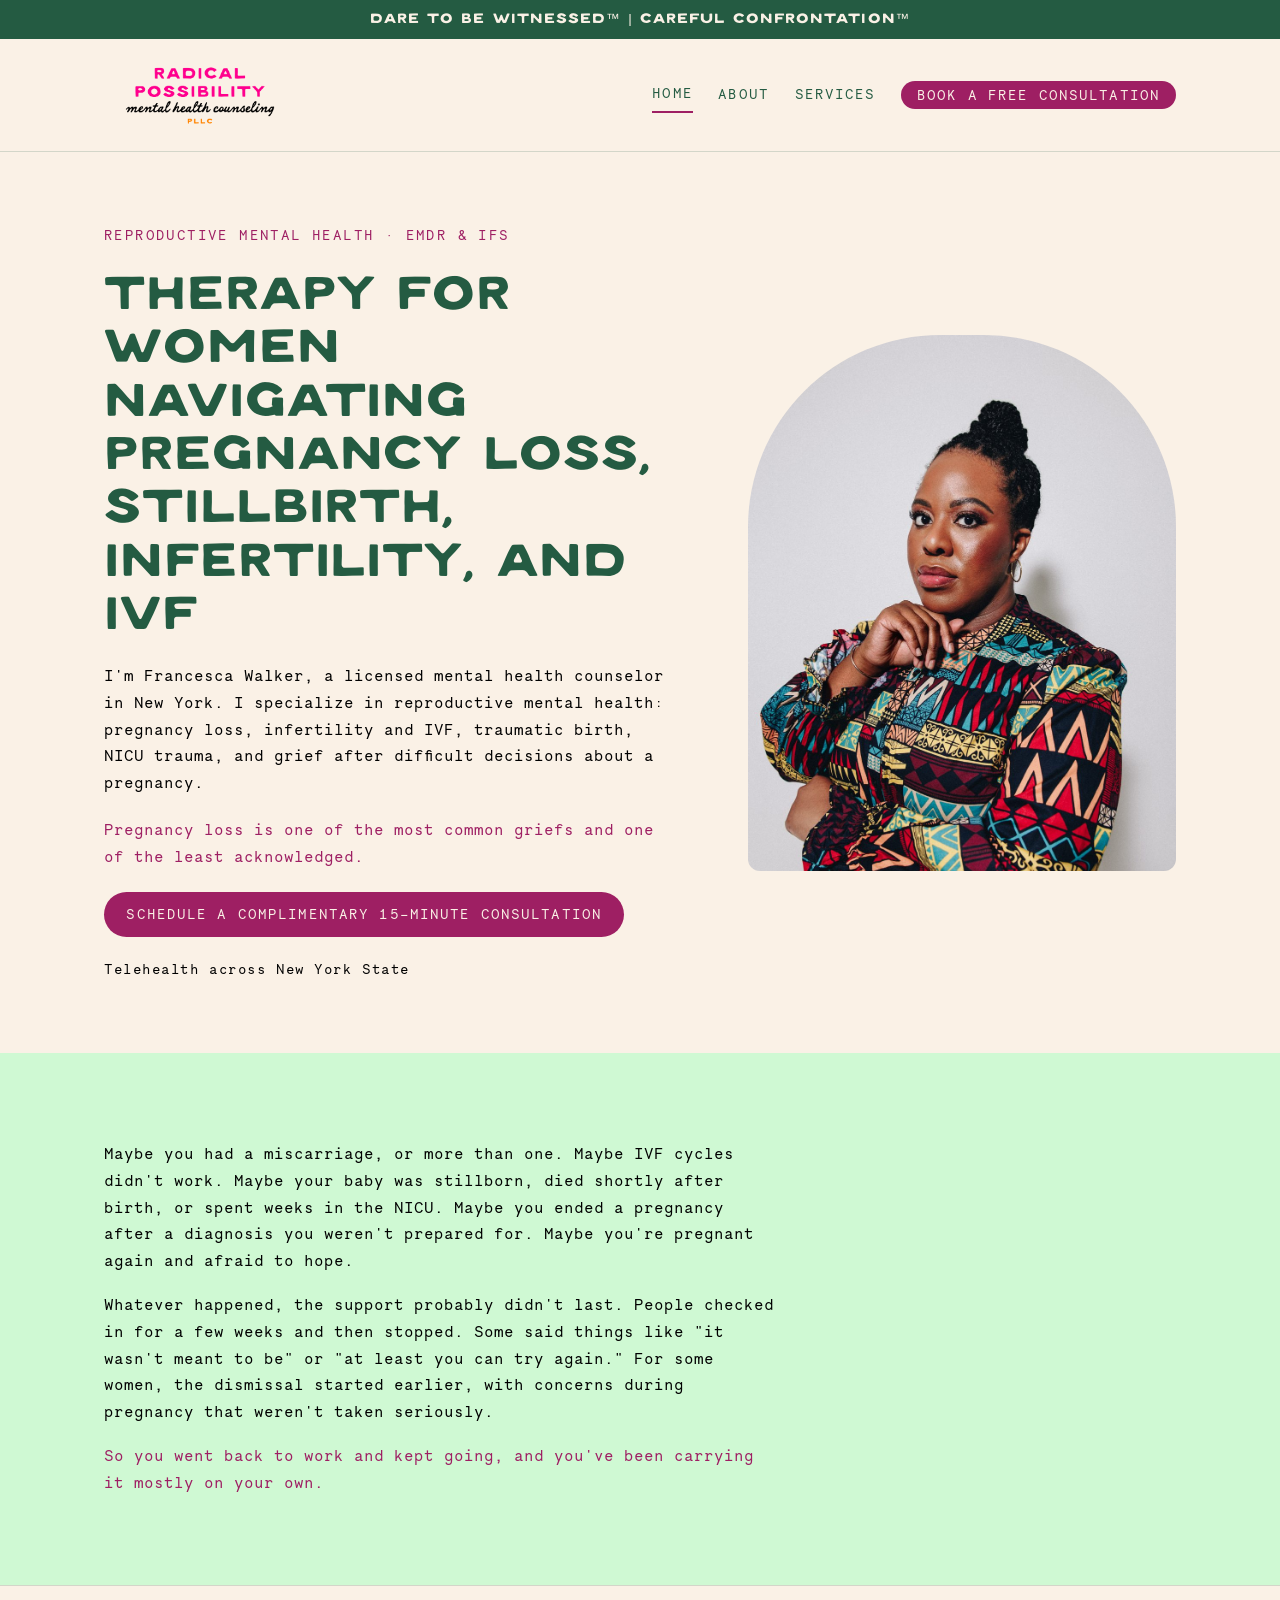
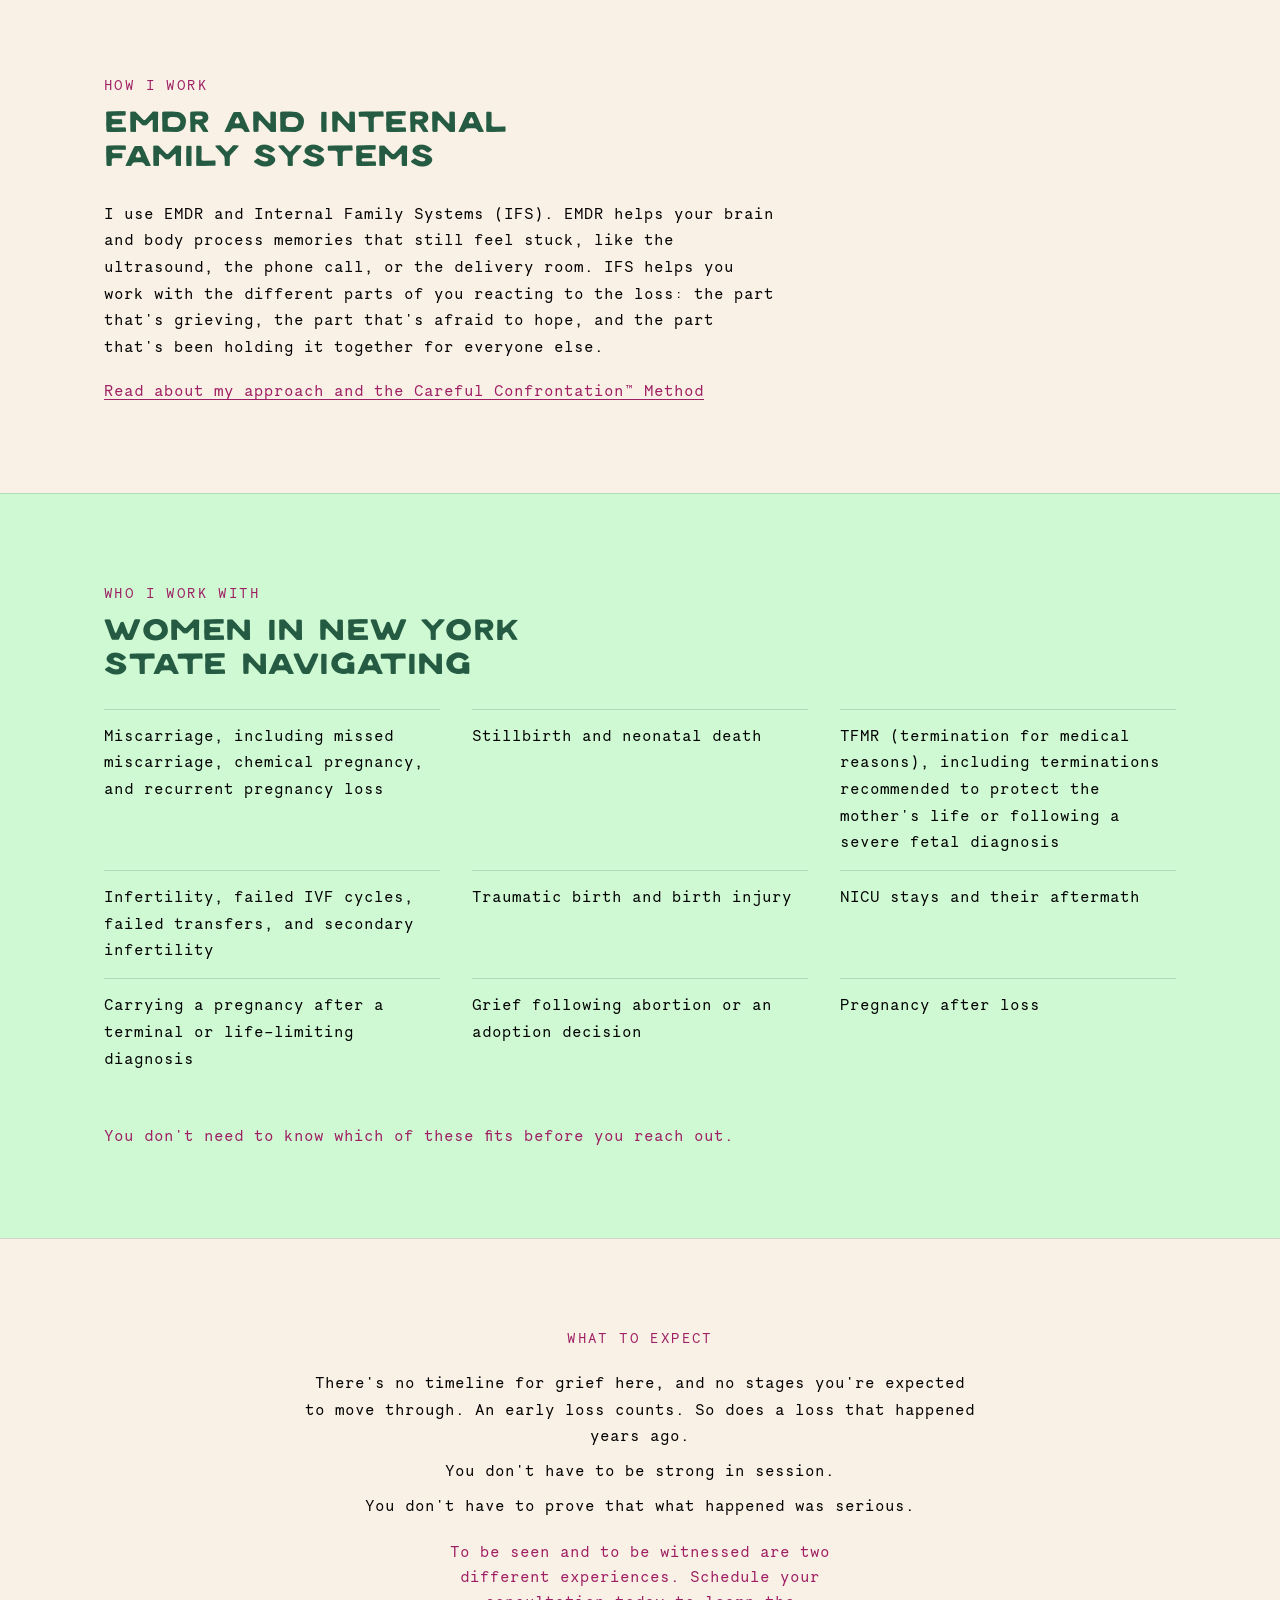
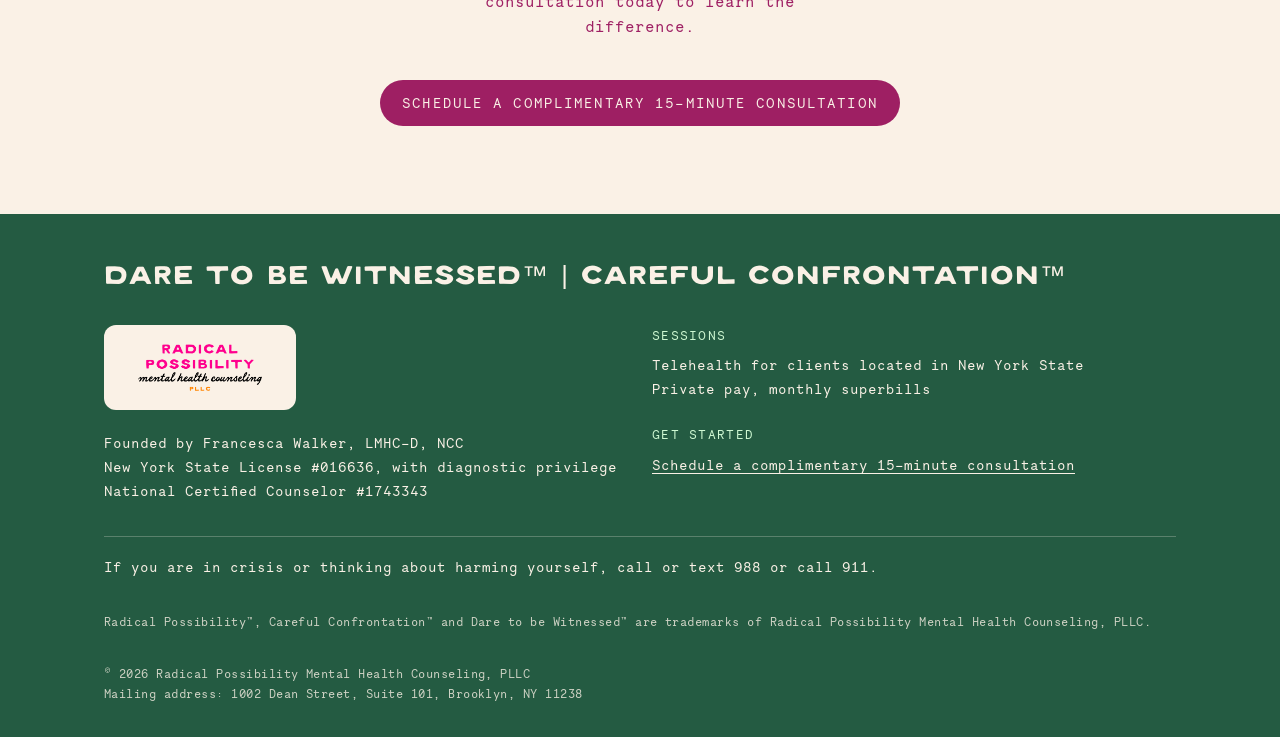
==== index.html @ 1dfb8642 "Note diagnostic privilege on the NY license Co-Authored-By: Claude Opus 5.5 (1M context) <noreply@an" ====
<!doctype html>
<html lang="en">
<head>
<meta charset="utf-8">
<meta name="viewport" content="width=device-width, initial-scale=1, viewport-fit=cover">
<title>Pregnancy Loss &amp; Fertility Therapist in New York | EMDR &amp; IFS | Radical Possibility&trade;</title>
<meta name="description" content="Therapy for women navigating miscarriage, stillbirth, TFMR, infertility, IVF, birth trauma, and NICU trauma. EMDR and IFS with a licensed New York therapist. Telehealth across New York State.">
<link rel="icon" href="assets/favicon.png">
<link rel="stylesheet" href="fonts.css">
<link rel="stylesheet" href="styles.css">
<meta name="google-site-verification" content="iu956xQtaxs4LLTqDuXxTe_sJ3pMq5MG1xnuZninKYA">
<link rel="canonical" href="https://radicalpossibilitycounseling.com/">
<meta name="robots" content="index, follow, max-image-preview:large">
<meta name="theme-color" content="#faf1e6">
<meta property="og:type" content="website">
<meta property="og:site_name" content="Radical Possibility&trade; Mental Health Counseling, PLLC">
<meta property="og:locale" content="en_US">
<meta property="og:url" content="https://radicalpossibilitycounseling.com/">
<meta property="og:title" content="Pregnancy Loss &amp; Fertility Therapist in New York | EMDR &amp; IFS | Radical Possibility&trade;">
<meta property="og:description" content="Therapy for women navigating miscarriage, stillbirth, TFMR, infertility, IVF, birth trauma, and NICU trauma. EMDR and IFS with a licensed New York therapist. Telehealth across New York State.">
<meta property="og:image" content="https://radicalpossibilitycounseling.com/assets/og-image.jpg">
<meta property="og:image:width" content="1200">
<meta property="og:image:height" content="630">
<meta property="og:image:alt" content="Radical Possibility Mental Health Counseling word mark beside a portrait of Francesca Walker">
<meta name="twitter:card" content="summary_large_image">
<script type="application/ld+json">
{
 "@context": "https://schema.org",
 "@graph": [
  {
   "@type": "WebPage",
   "@id": "https://radicalpossibilitycounseling.com/#webpage",
   "url": "https://radicalpossibilitycounseling.com/",
   "name": "Pregnancy Loss & Fertility Therapist in New York | EMDR & IFS | Radical Possibility™",
   "description": "Therapy for women navigating miscarriage, stillbirth, TFMR, infertility, IVF, birth trauma, and NICU trauma. EMDR and IFS with a licensed New York therapist. Telehealth across New York State.",
   "inLanguage": "en-US",
   "dateModified": "2026-10-08",
   "isPartOf": {
    "@id": "https://radicalpossibilitycounseling.com/#website"
   },
   "about": {
    "@id": "https://radicalpossibilitycounseling.com/#practice"
   }
  },
  {
   "@type": [
    "MedicalBusiness",
    "ProfessionalService"
   ],
   "@id": "https://radicalpossibilitycounseling.com/#practice",
   "name": "Radical Possibility™ Mental Health Counseling, PLLC",
   "alternateName": "Radical Possibility Counseling",
   "url": "https://radicalpossibilitycounseling.com/",
   "logo": "https://radicalpossibilitycounseling.com/assets/wordmark.png",
   "image": "https://radicalpossibilitycounseling.com/assets/og-image.jpg",
   "description": "Telehealth therapy for women in New York State navigating pregnancy loss, stillbirth, TFMR, infertility, IVF, birth trauma, and NICU trauma, using EMDR and Internal Family Systems (IFS).",
   "slogan": "Dare to be Witnessed™",
   "founder": {
    "@id": "https://radicalpossibilitycounseling.com/about.html#francesca"
   },
   "employee": {
    "@id": "https://radicalpossibilitycounseling.com/about.html#francesca"
   },
   "areaServed": {
    "@type": "State",
    "name": "New York",
    "address": {
     "@type": "PostalAddress",
     "addressRegion": "NY",
     "addressCountry": "US"
    }
   },
   "knowsAbout": [
    "Pregnancy loss",
    "Miscarriage",
    "Recurrent pregnancy loss",
    "Stillbirth",
    "Neonatal death",
    "Termination for medical reasons (TFMR)",
    "Infertility",
    "IVF",
    "Secondary infertility",
    "Birth trauma",
    "NICU trauma",
    "Pregnancy after loss",
    "Reproductive mental health",
    "EMDR",
    "Internal Family Systems (IFS)"
   ],
   "priceRange": "$500 per session",
   "paymentAccepted": "Private pay; monthly superbill for out-of-network reimbursement",
   "currenciesAccepted": "USD",
   "potentialAction": {
    "@type": "ReserveAction",
    "name": "Schedule a complimentary 15-minute consultation",
    "target": {
     "@type": "EntryPoint",
     "urlTemplate": "https://francesca-walker5494.clientsecure.me"
    }
   }
  },
  {
   "@type": "Person",
   "@id": "https://radicalpossibilitycounseling.com/about.html#francesca",
   "name": "Francesca Walker",
   "honorificSuffix": "LMHC-D, NCC",
   "jobTitle": "Licensed Mental Health Counselor",
   "description": "New York licensed mental health counselor specializing in reproductive mental health: pregnancy loss, infertility and IVF, traumatic birth, NICU trauma, and TFMR, using EMDR and Internal Family Systems (IFS).",
   "url": "https://radicalpossibilitycounseling.com/about.html",
   "image": "https://radicalpossibilitycounseling.com/assets/francesca-hero.jpg",
   "worksFor": {
    "@id": "https://radicalpossibilitycounseling.com/#practice"
   },
   "sameAs": [
    "https://www.linkedin.com/in/francesca-walker-0506/"
   ],
   "knowsAbout": [
    "Pregnancy loss",
    "Miscarriage",
    "Recurrent pregnancy loss",
    "Stillbirth",
    "Neonatal death",
    "Termination for medical reasons (TFMR)",
    "Infertility",
    "IVF",
    "Secondary infertility",
    "Birth trauma",
    "NICU trauma",
    "Pregnancy after loss",
    "Reproductive mental health",
    "EMDR",
    "Internal Family Systems (IFS)"
   ],
   "alumniOf": [
    {
     "@type": "CollegeOrUniversity",
     "name": "New York University"
    },
    {
     "@type": "CollegeOrUniversity",
     "name": "Vanderbilt University"
    }
   ],
   "hasCredential": [
    {
     "@type": "EducationalOccupationalCredential",
     "credentialCategory": "license",
     "name": "Licensed Mental Health Counselor, New York State License #016636, with diagnostic privilege",
     "recognizedBy": {
      "@type": "Organization",
      "name": "New York State Education Department, Office of the Professions"
     }
    },
    {
     "@type": "EducationalOccupationalCredential",
     "credentialCategory": "certification",
     "name": "National Certified Counselor #1743343",
     "recognizedBy": {
      "@type": "Organization",
      "name": "National Board for Certified Counselors"
     }
    }
   ]
  },
  {
   "@type": "WebSite",
   "@id": "https://radicalpossibilitycounseling.com/#website",
   "url": "https://radicalpossibilitycounseling.com/",
   "name": "Radical Possibility™ Mental Health Counseling",
   "publisher": {
    "@id": "https://radicalpossibilitycounseling.com/#practice"
   },
   "inLanguage": "en-US"
  }
 ]
}
</script>
</head>
<body>
<div class="topbar"><div class="wrap"><p><span class="nw">Dare to be witnessed&trade;</span> <span aria-hidden="true">|</span> <span class="nw">Careful Confrontation&trade;</span></p></div></div>
<header class="site-header"><div class="wrap">
  <a class="logo" href="./"><img src="assets/wordmark.png" alt="Radical Possibility Mental Health Counseling, PLLC" width="600" height="261"></a>
  <nav class="site-nav" aria-label="Main"><a href="./" aria-current="page">Home</a><a href="about.html">About</a><a href="services.html">Services</a><a class="btn btn-small" href="https://francesca-walker5494.clientsecure.me">Book a free consultation</a></nav>
</div></header>
<main>
<section class="hero"><div class="wrap">
  <div class="hero-text">
    <p class="eyebrow">Reproductive mental health &middot; EMDR &amp; IFS</p>
    <h1>Therapy for women navigating pregnancy loss, stillbirth, infertility, and IVF</h1>
    <p>I'm Francesca Walker, a licensed mental health counselor in New York. I specialize in reproductive mental health: pregnancy loss, infertility and IVF, traumatic birth, NICU trauma, and grief after difficult decisions about a pregnancy.</p>
    <p class="lead">Pregnancy loss is one of the most common griefs and one of the least acknowledged.</p>
    <p><a class="btn" href="https://francesca-walker5494.clientsecure.me">Schedule a complimentary 15-minute consultation</a></p>
    <p class="meta">Telehealth across New York State</p>
  </div>
  <div class="hero-photo">
    <img src="assets/francesca-hero.jpg" alt="Francesca Walker in a colorful patterned blouse, her hand at her chin" width="1000" height="1500">
  </div>
</div></section>

<section class="band band-mint"><div class="wrap"><div class="prose">
  <p>Maybe you had a miscarriage, or more than one. Maybe IVF cycles didn't work. Maybe your baby was stillborn, died shortly after birth, or spent weeks in the NICU. Maybe you ended a pregnancy after a diagnosis you weren't prepared for. Maybe you're pregnant again and afraid to hope.</p>
  <p>Whatever happened, the support probably didn't last. People checked in for a few weeks and then stopped. Some said things like "it wasn't meant to be" or "at least you can try again." For some women, the dismissal started earlier, with concerns during pregnancy that weren't taken seriously.</p>
  <p class="lead">So you went back to work and kept going, and you've been carrying it mostly on your own.</p>
</div></div></section>

<section class="band"><div class="wrap">
  <div>
    <div class="section-head"><p class="eyebrow">How I work</p><h2>EMDR and Internal Family Systems</h2></div>
    <div class="prose">
      <p>I use EMDR and Internal Family Systems (IFS). EMDR helps your brain and body process memories that still feel stuck, like the ultrasound, the phone call, or the delivery room. IFS helps you work with the different parts of you reacting to the loss: the part that's grieving, the part that's afraid to hope, and the part that's been holding it together for everyone else.</p>
      <p><a href="services.html#careful-confrontation">Read about my approach and the Careful Confrontation&trade; Method</a></p>
    </div>
  </div>
</div></section>

<section class="band band-mint"><div class="wrap">
  <div class="section-head"><p class="eyebrow">Who I work with</p><h2>Women in New York State navigating</h2></div>
  <ul class="experiences">
    <li>Miscarriage, including missed miscarriage, chemical pregnancy, and recurrent pregnancy loss</li>
    <li>Stillbirth and neonatal death</li>
    <li>TFMR (termination for medical reasons), including terminations recommended to protect the mother's life or following a severe fetal diagnosis</li>
    <li>Infertility, failed IVF cycles, failed transfers, and secondary infertility</li>
    <li>Traumatic birth and birth injury</li>
    <li>NICU stays and their aftermath</li>
    <li>Carrying a pregnancy after a terminal or life-limiting diagnosis</li>
    <li>Grief following abortion or an adoption decision</li>
    <li>Pregnancy after loss</li>
  </ul>
  <p class="lead" style="margin-top: 3.2rem">You don't need to know which of these fits before you reach out.</p>
</div></section>

<section class="band"><div class="wrap witness">
  <p class="eyebrow">What to expect</p>
  <div class="lines">
    <p>There's no timeline for grief here, and no stages you're expected to move through. An early loss counts. So does a loss that happened years ago.</p>
    <p>You don't have to be strong in session.</p>
    <p>You don't have to prove that what happened was serious.</p>
  </div>
  <p class="statement">To be seen and to be witnessed are two different experiences. Schedule your consultation today to learn the difference.</p>
  <p><a class="btn" href="https://francesca-walker5494.clientsecure.me">Schedule a complimentary 15-minute consultation</a></p>
</div></section>
</main>
<footer class="site-footer"><div class="wrap">
  <div class="footer-top">
    <p class="tagline" style="color: var(--cream)"><span class="nw">Dare to be witnessed&trade;</span> <span aria-hidden="true">|</span> <span class="nw">Careful Confrontation&trade;</span></p>
  </div>
  <div class="footer-cols">
    <div><a class="footer-logo" href="./"><img src="assets/wordmark.png" alt="Radical Possibility Mental Health Counseling, PLLC" width="600" height="261" loading="lazy"></a><p>Founded by Francesca Walker, LMHC-D, NCC<br>New York State License #016636, with diagnostic privilege<br>National Certified Counselor #1743343</p></div>
    <div><h4>Sessions</h4><p>Telehealth for clients located in New York State<br>Private pay, monthly superbills</p>
      <h4 style="margin-top: 1.4rem">Get started</h4><p><a href="https://francesca-walker5494.clientsecure.me">Schedule a complimentary 15-minute consultation</a></p></div>
  </div>
  <p class="crisis">If you are in crisis or thinking about harming yourself, call or text 988 or call 911.</p>
  <p class="fine">Radical Possibility&trade;, Careful Confrontation&trade; and Dare to be Witnessed&trade; are trademarks of Radical Possibility Mental Health Counseling, PLLC.</p>
  <p class="fine">&copy; 2026 Radical Possibility Mental Health Counseling, PLLC<br>Mailing address: 1002 Dean Street, Suite 101, Brooklyn, NY 11238</p>
</div></footer>
</body>
</html>
---- fonts.css ----
@font-face { font-family: "First Rodeo"; src: url("fonts/FirstRodeo.otf") format("opentype"); font-display: swap; }
@font-face { font-family: "Sanremo Script Rough"; src: url("fonts/SanremoScript-Rough.otf") format("opentype"); font-display: swap; }
@font-face { font-family: "Necto Mono"; src: url("fonts/NectoMono-Regular.woff2") format("woff2"); font-display: swap; }
---- styles.css ----
/* Radical Possibility Mental Health Counseling, PLLC
   Layout: warm photo-led pages on cream; one wide reading column per section,
   bands alternate cream and a soft mint wash; forest headings, plum actions. */
:root {
  --cream: #faf1e6;
  --cream-deep: #faf1e6;
  --mint-wash: #cff9d3;
  --forest: #245b42;
  --plum: #9e1f63;
  --plum-dark: #245b42;
  --ink: #000000;
  --ink-soft: #000000;
  --orange: #f28a03;
  --line: rgba(36, 91, 66, 0.18);

  --display: "First Rodeo", "Arial Black", "Helvetica Neue", sans-serif;
  --script: "Sanremo Script Rough", "Brush Script MT", cursive;
  --mono: "Necto Mono", ui-monospace, "SFMono-Regular", Menlo, monospace;
  --body: "Necto Mono", ui-monospace, "SFMono-Regular", Menlo, monospace;

  --step--1: 0.875rem;
  --step-0: 0.98rem;
  --step-1: 1.25rem;
  --step-2: clamp(1.4rem, 1.1rem + 1.2vw, 1.85rem);
  --step-3: clamp(1.8rem, 1.3rem + 2.2vw, 2.9rem);
  --measure: 42rem;
  --gutter: clamp(1rem, 4vw, 2.5rem);
  color-scheme: light;
}

* { box-sizing: border-box; }
html { scroll-behavior: smooth; }
@media (prefers-reduced-motion: reduce) { html { scroll-behavior: auto; } }

body {
  margin: 0;
  background: var(--cream);
  color: var(--ink);
  font-family: var(--body);
  font-size: var(--step-0);
  line-height: 1.7;
}
img { max-width: 100%; height: auto; display: block; }
a { color: var(--plum); text-underline-offset: 0.18em; }
a:focus-visible, .btn:focus-visible, summary:focus-visible { outline: 3px solid var(--forest); outline-offset: 3px; border-radius: 4px; }

.wrap { width: 100%; max-width: 72rem; margin-inline: auto; padding-inline: var(--gutter); }

/* Header */
.topbar { background: var(--forest); color: var(--cream); text-align: center; }
.topbar .wrap { padding-block: 0.5rem; }
.nw { white-space: nowrap; }
@media (min-width: 481px) { .site-footer .tagline { white-space: nowrap; font-size: clamp(0.7rem, 2.4vw, 1.6rem); } }
@media (max-width: 480px) { .site-footer .tagline { font-size: 1.05rem; } .topbar p { font-size: 0.7rem !important; letter-spacing: 0.05em !important; } }
.topbar p { font-family: var(--display); text-transform: uppercase; letter-spacing: 0.08em; font-size: 0.85rem; }
.site-header { border-bottom: 1px solid var(--line); background: var(--cream); }
.site-header .wrap { display: flex; align-items: center; justify-content: space-between; gap: 1rem 2rem; flex-wrap: wrap; padding-block: 0.9rem; }
.site-header .logo img { width: clamp(9rem, 24vw, 12rem); }
.site-nav { display: flex; flex-wrap: wrap; align-items: center; gap: 0.4rem 1.6rem; }
.site-nav a { font-family: var(--mono); font-size: var(--step--1); text-transform: uppercase; letter-spacing: 0.08em; color: var(--forest); text-decoration: none; padding-block: 0.3rem; }
.site-nav a[aria-current="page"] { border-bottom: 2px solid var(--plum); }
.site-nav a:hover { color: var(--plum); }
.site-nav .btn { color: var(--cream); }

/* Type */
h1, h2, h3 { font-family: var(--display); color: var(--forest); font-weight: 400; text-transform: uppercase; line-height: 1.15; letter-spacing: 0.02em; text-wrap: balance; margin: 0; }
h1 { font-size: var(--step-3); }
h2 { font-size: var(--step-2); }
h3 { font-size: var(--step-1); }
p { margin: 0; }
.eyebrow { font-family: var(--mono); font-size: var(--step--1); text-transform: uppercase; letter-spacing: 0.1em; color: var(--plum); }
.script { font-family: var(--script); color: var(--plum); font-size: clamp(1.9rem, 1.4rem + 2vw, 2.8rem); line-height: 1.2; text-transform: none; letter-spacing: 0; }
.tagline { font-family: var(--display); text-transform: uppercase; letter-spacing: 0.04em; color: var(--plum); font-size: var(--step-2); line-height: 1.2; }
.lead { color: var(--plum); }
.prose { max-width: var(--measure); display: grid; gap: 1.1rem; }
.prose ul { margin: 0; padding-left: 1.2rem; display: grid; gap: 0.45rem; }
.prose li::marker { color: var(--plum); }
strong { font-weight: 700; }

/* Buttons */
.btn { display: inline-block; background: var(--plum); color: var(--cream); font-family: var(--mono); font-size: var(--step--1); text-transform: uppercase; letter-spacing: 0.08em; text-decoration: none; padding: 0.85rem 1.4rem; border-radius: 999px; line-height: 1.3; text-align: center; transition: background 0.2s; }
.btn:hover { background: var(--plum-dark); color: var(--cream); }
.btn-small { padding: 0.55rem 1rem; }

/* Sections */
.band { padding-block: clamp(3rem, 7vw, 5.5rem); }
.band + .band { border-top: 1px solid var(--line); }
.band-mint { background: var(--mint-wash); }
.band-deep { background: var(--cream-deep); }
.section-head { display: grid; gap: 0.6rem; margin-bottom: 1.6rem; max-width: var(--measure); }

/* Hero */
.hero { padding-block: clamp(2.5rem, 6vw, 4.5rem); }
.hero .wrap { display: grid; grid-template-columns: minmax(0, 1.15fr) minmax(0, 0.85fr); gap: clamp(2rem, 5vw, 4rem); align-items: center; }
.hero-text-only .wrap { grid-template-columns: minmax(0, 1fr); }
.hero-text-only .hero-text { max-width: 46rem; }
.hero-text { display: grid; gap: 1.3rem; min-width: 0; }
.hero-photo { position: relative; min-width: 0; }
.hero-photo img { width: 100%; aspect-ratio: 4 / 5; object-fit: cover; object-position: center 20%; border-radius: 12rem 12rem 0.75rem 0.75rem; }
.hero-photo .mark { position: absolute; width: 34%; right: -5%; bottom: -3%; }
.hero .meta { font-family: var(--mono); font-size: var(--step--1); color: var(--ink-soft); letter-spacing: 0.04em; }

/* Two-column text + side */
.split { display: grid; grid-template-columns: minmax(0, 1fr) minmax(0, 20rem); gap: clamp(2rem, 5vw, 4rem); align-items: start; }
.split > * { min-width: 0; }
.side-photo img { width: 100%; aspect-ratio: 3 / 4; object-fit: cover; object-position: center 15%; border-radius: 0.75rem; }

/* Who I work with list */
.experiences { list-style: none; margin: 0; padding: 0; display: grid; grid-template-columns: repeat(auto-fill, minmax(min(100%, 17rem), 1fr)); gap: 0.9rem 2rem; }
.experiences li { padding-top: 0.8rem; border-top: 1px solid var(--line); }

/* Witness statement */
.witness { text-align: center; display: grid; gap: 1.2rem; justify-items: center; }
.witness .lines { display: grid; gap: 0.5rem; max-width: var(--measure); }
.witness .script { max-width: 28ch; }

/* Services */
.rate { display: flex; flex-wrap: wrap; gap: 0.5rem 1.5rem; font-family: var(--mono); font-size: var(--step--1); text-transform: uppercase; letter-spacing: 0.06em; color: var(--forest); padding-block: 0.8rem; border-block: 1px solid var(--line); }
.pillars { display: grid; grid-template-columns: repeat(auto-fit, minmax(min(100%, 15rem), 1fr)); gap: 1.5rem; margin-top: 2rem; }
.pillar { display: grid; gap: 0.5rem; align-content: start; padding: 1.4rem; background: var(--mint-wash); border-radius: 0.75rem; }
.pillar h3 { color: var(--plum); }
.quote { display: grid; gap: 0.8rem; max-width: 40rem; margin: 0.6rem 0 0; padding-left: 1.2rem; border-left: 3px solid var(--plum); }
.quote blockquote { margin: 0; font-family: var(--display); text-transform: uppercase; letter-spacing: 0.03em; color: var(--plum); font-size: var(--step-2); line-height: 1.25; text-wrap: balance; }
.quote-lg blockquote { font-size: var(--step-3); }
.open-quote { display: inline-block; transform: rotate(180deg) translateY(0.55em); margin-right: 0.08em; }
.visually-hidden { position: absolute; width: 1px; height: 1px; overflow: hidden; clip: rect(0 0 0 0); white-space: nowrap; }
.quote figcaption { font-family: var(--mono); font-size: var(--step--1); letter-spacing: 0.06em; text-transform: uppercase; color: var(--forest); }

/* FAQ */
.faq { display: grid; gap: 0; max-width: var(--measure); }
.faq details { border-top: 1px solid var(--line); padding-block: 1rem; }
.faq details:last-child { border-bottom: 1px solid var(--line); }
.faq summary { cursor: pointer; font-weight: 700; color: var(--forest); list-style: none; display: flex; justify-content: space-between; gap: 1rem; }
.faq summary::-webkit-details-marker { display: none; }
.faq summary::after { content: "+"; font-family: var(--mono); color: var(--plum); }
.faq details[open] summary::after { content: "\2013"; }
.faq details p { margin-top: 0.7rem; }

/* Credentials */
.creds { font-family: var(--mono); font-size: var(--step--1); letter-spacing: 0.03em; display: grid; gap: 0.3rem; margin-top: 0.8rem; padding-top: 1rem; border-top: 1px solid var(--line); color: var(--ink-soft); }
.creds .name { font-family: var(--display); font-size: var(--step-1); color: var(--forest); letter-spacing: 0.02em; }

/* CTA band */
.cta { text-align: center; display: grid; gap: 1.1rem; justify-items: center; }
.cta p { max-width: 34rem; }

/* Footer */
.site-footer { background: var(--forest); color: var(--cream); padding-block: 3rem 2rem; }
.site-footer a { color: var(--cream); }
.site-footer .wrap { display: grid; gap: 2rem; }
.footer-top { display: grid; gap: 1rem; }
.footer-logo { display: inline-block; margin-bottom: 0.9rem; background: var(--cream); border-radius: 0.75rem; padding: 0.5rem 1rem; }
.footer-logo img { width: 10rem; }
.footer-cols { display: grid; grid-template-columns: repeat(auto-fit, minmax(min(100%, 14rem), 1fr)); gap: 1.5rem; font-size: var(--step--1); }
.footer-cols h4 { font-family: var(--mono); font-weight: 400; text-transform: uppercase; letter-spacing: 0.1em; font-size: 0.8rem; margin: 0 0 0.5rem; color: var(--mint-wash); }
.crisis { font-size: var(--step--1); border-top: 1px solid rgba(250, 241, 230, 0.25); padding-top: 1.2rem; }
.fine { font-family: var(--mono); font-size: 0.75rem; letter-spacing: 0.04em; opacity: 0.8; }

@media (max-width: 760px) {
  .hero .wrap, .split { grid-template-columns: minmax(0, 1fr); }
  .hero-photo { max-width: 22rem; justify-self: center; width: 100%; }
  .hero-photo .mark { right: -4%; }
  .side-photo { max-width: 20rem; }
  .footer-top { grid-template-columns: minmax(0, 1fr); }
  .site-header .wrap { justify-content: center; }
  .site-nav { justify-content: center; }
}
.statement { font-family: var(--mono); color: var(--plum); font-size: var(--step-0); line-height: 1.6; max-width: 40ch; margin-bottom: 1.4rem; }
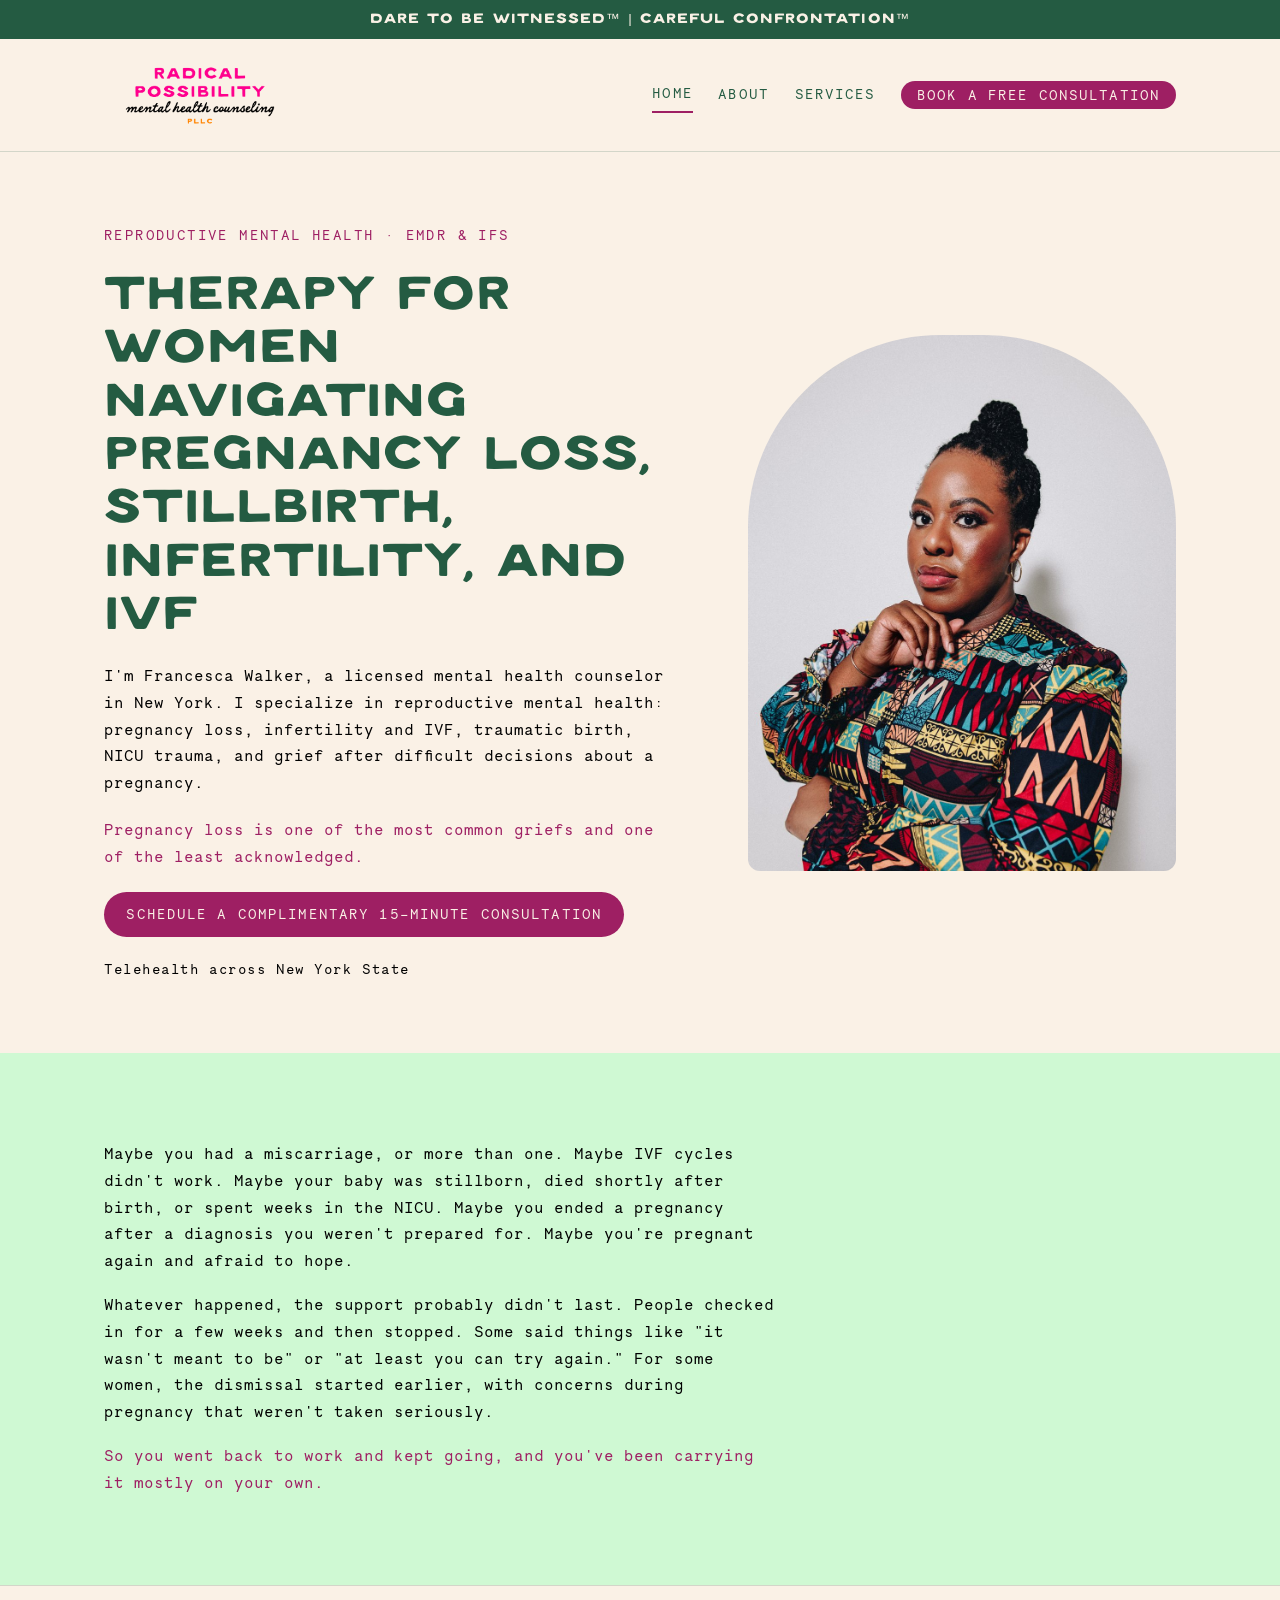
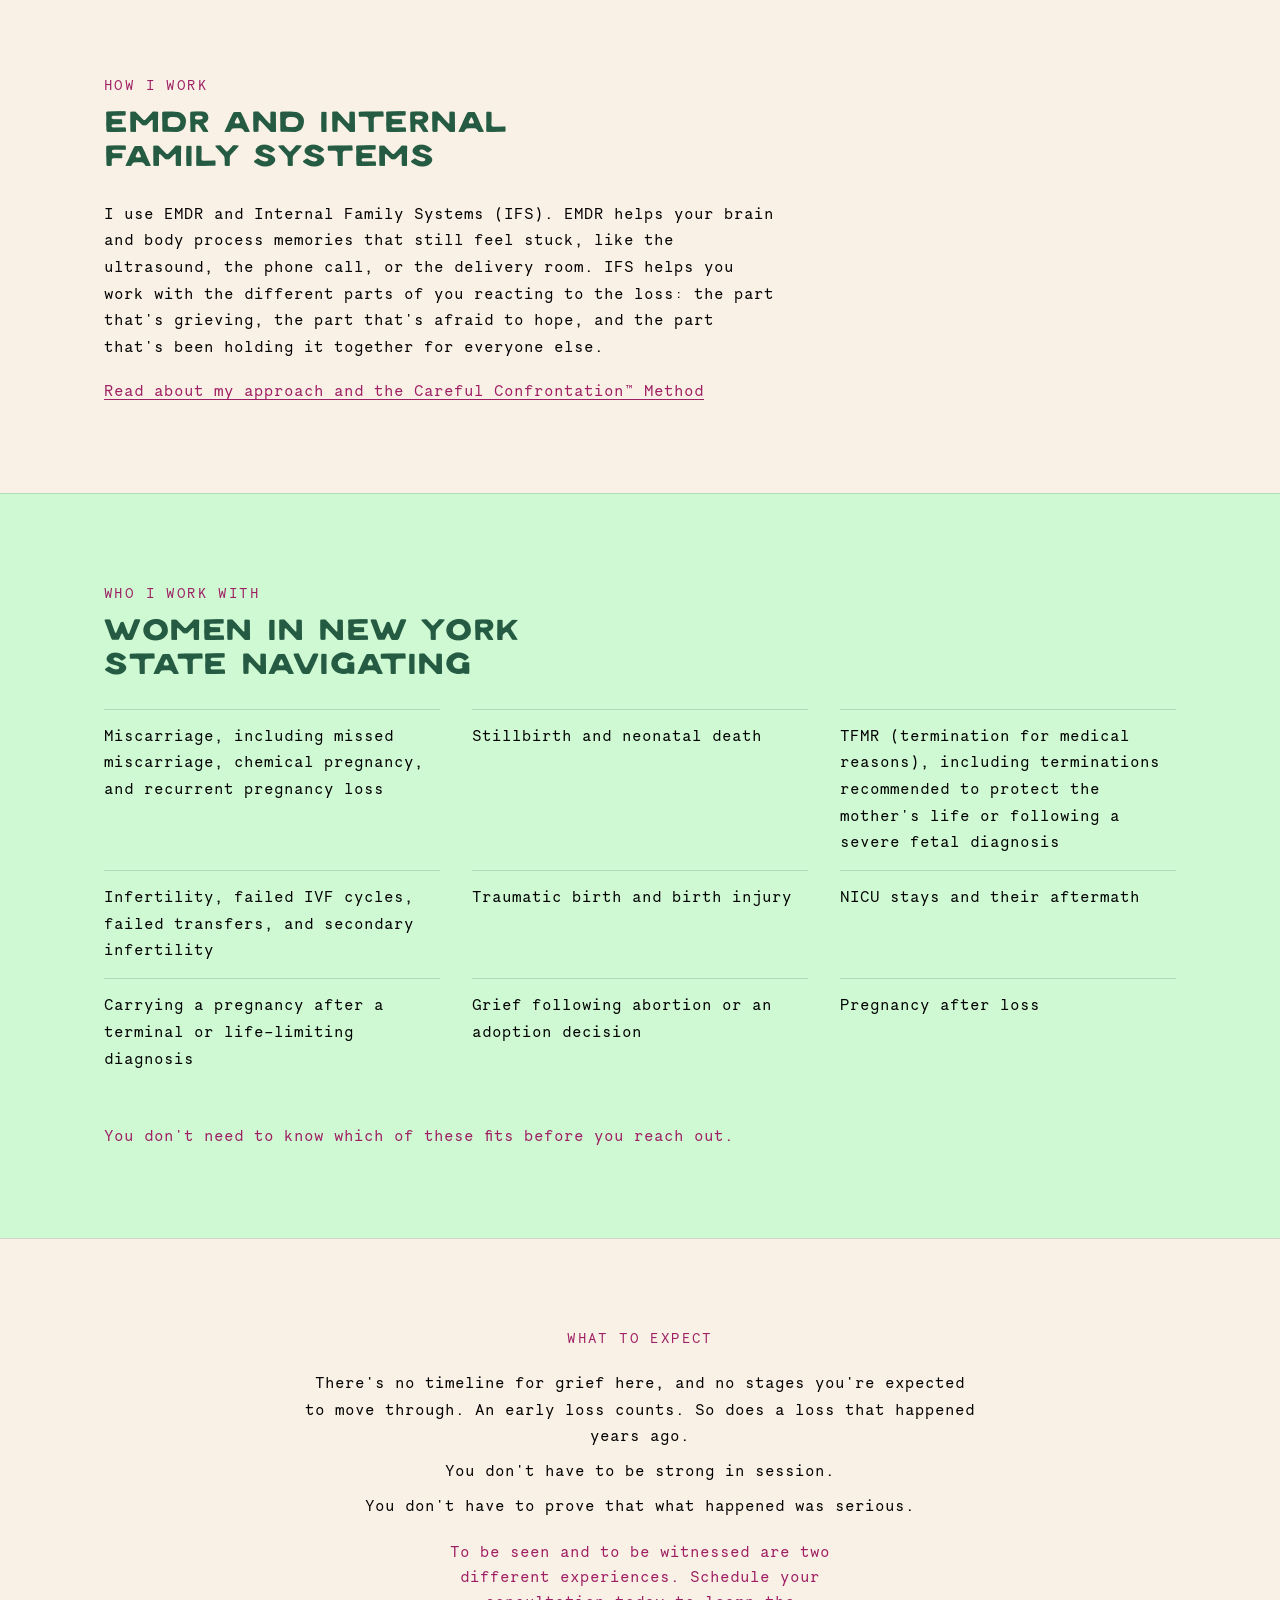
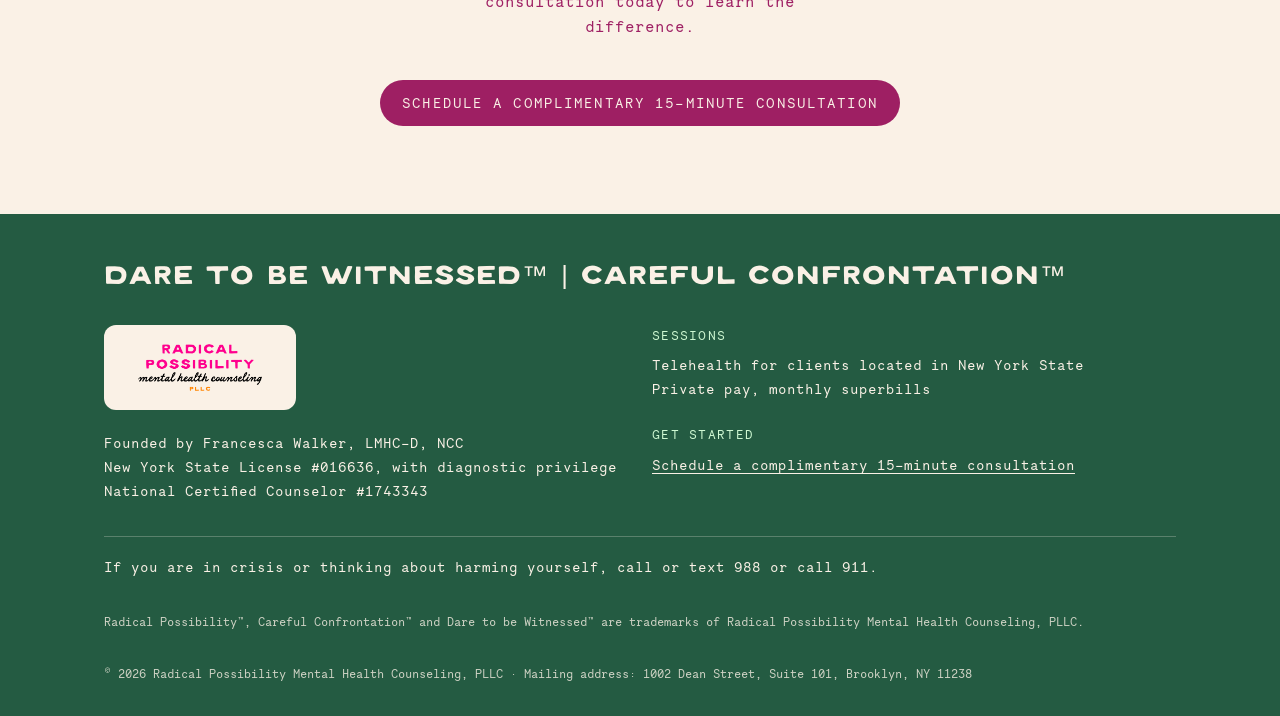
==== commit 402d4f0a: "Footer: fit fine print on single lines Co-Authored-By: Claude Opus 5.5 (1M context) <noreply@anthrop" ====
--- a/index.html
+++ b/index.html
@@ -251,7 +251,7 @@
   </div>
   <p class="crisis">If you are in crisis or thinking about harming yourself, call or text 988 or call 911.</p>
   <p class="fine">Radical Possibility&trade;, Careful Confrontation&trade; and Dare to be Witnessed&trade; are trademarks of Radical Possibility Mental Health Counseling, PLLC.</p>
-  <p class="fine">&copy; 2026 Radical Possibility Mental Health Counseling, PLLC<br>Mailing address: 1002 Dean Street, Suite 101, Brooklyn, NY 11238</p>
+  <p class="fine">&copy; 2026 Radical Possibility Mental Health Counseling, PLLC &middot; Mailing address: 1002 Dean Street, Suite 101, Brooklyn, NY 11238</p>
 </div></footer>
 </body>
 </html>
--- a/styles.css
+++ b/styles.css
@@ -154,7 +154,7 @@
 .footer-cols { display: grid; grid-template-columns: repeat(auto-fit, minmax(min(100%, 14rem), 1fr)); gap: 1.5rem; font-size: var(--step--1); }
 .footer-cols h4 { font-family: var(--mono); font-weight: 400; text-transform: uppercase; letter-spacing: 0.1em; font-size: 0.8rem; margin: 0 0 0.5rem; color: var(--mint-wash); }
 .crisis { font-size: var(--step--1); border-top: 1px solid rgba(250, 241, 230, 0.25); padding-top: 1.2rem; }
-.fine { font-family: var(--mono); font-size: 0.75rem; letter-spacing: 0.04em; opacity: 0.8; }
+.fine { font-family: var(--mono); font-size: 0.75rem; letter-spacing: 0; opacity: 0.8; }
 
 @media (max-width: 760px) {
   .hero .wrap, .split { grid-template-columns: minmax(0, 1fr); }
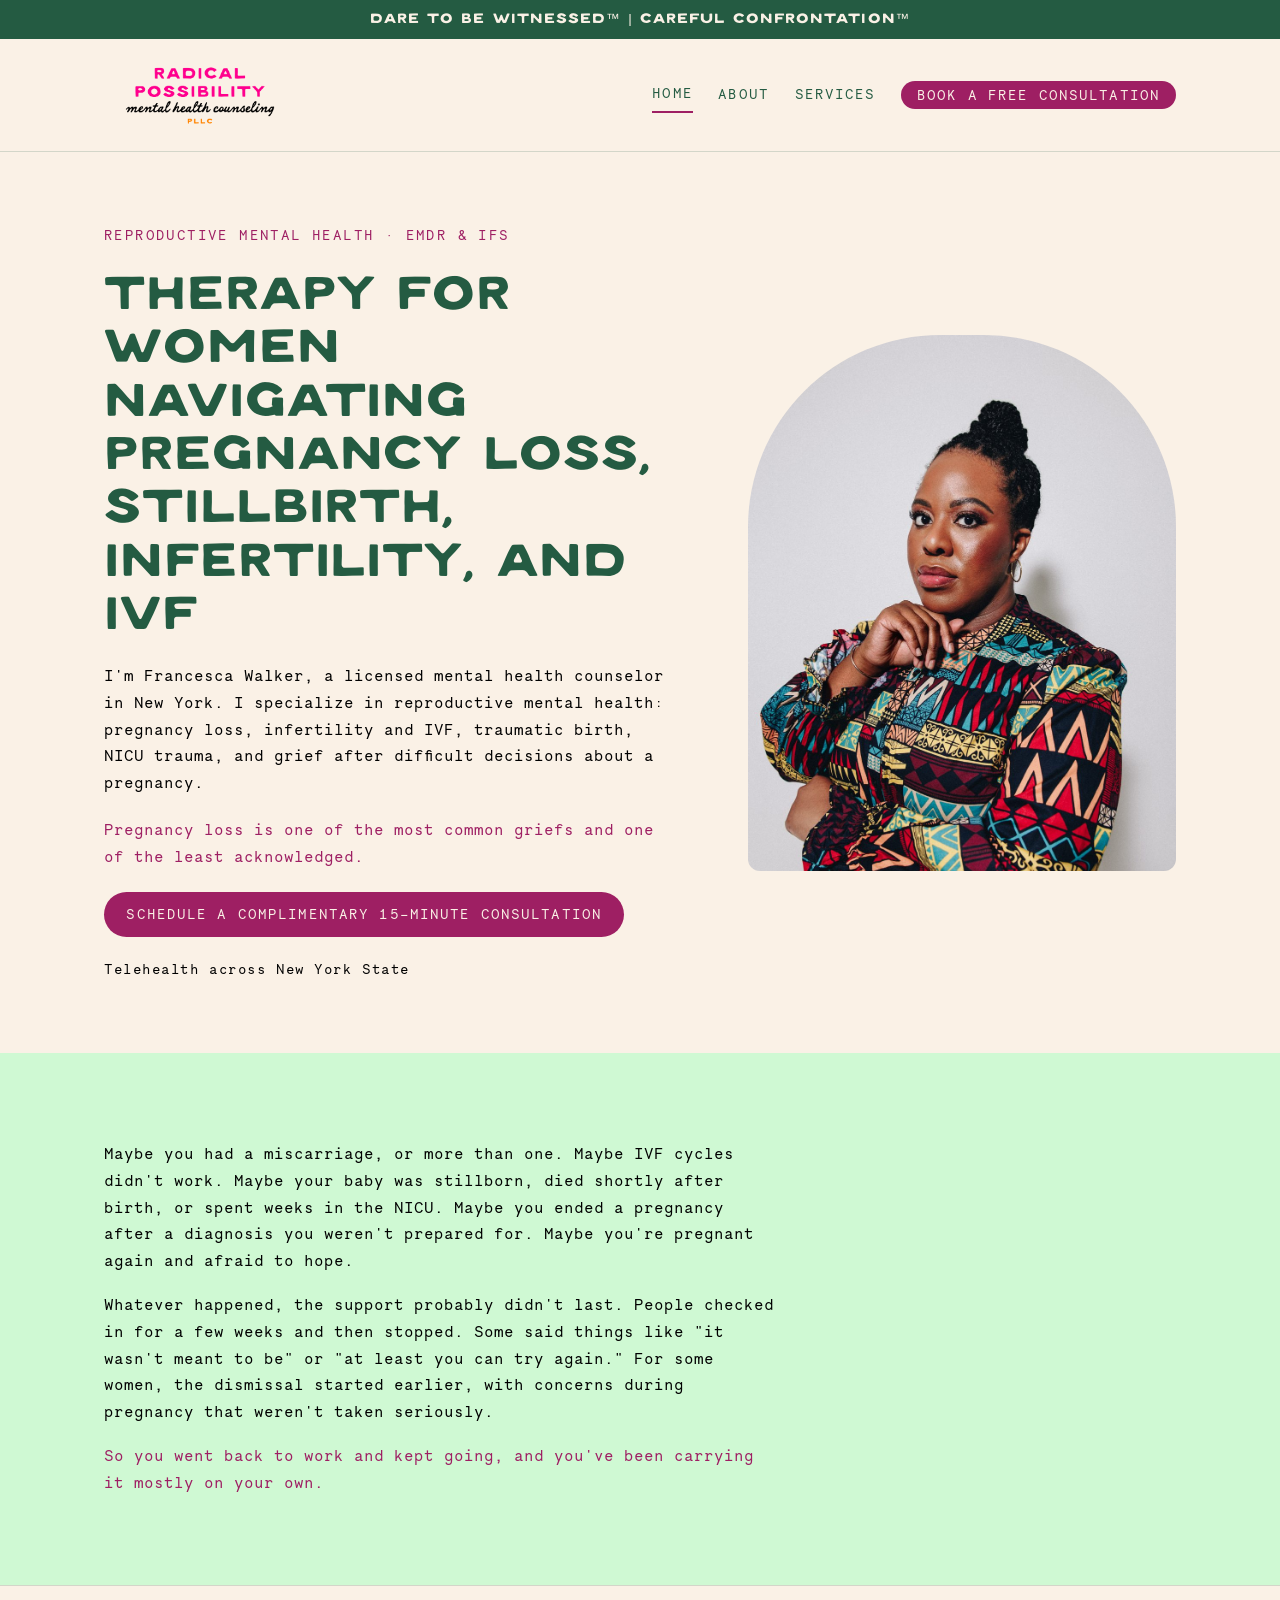
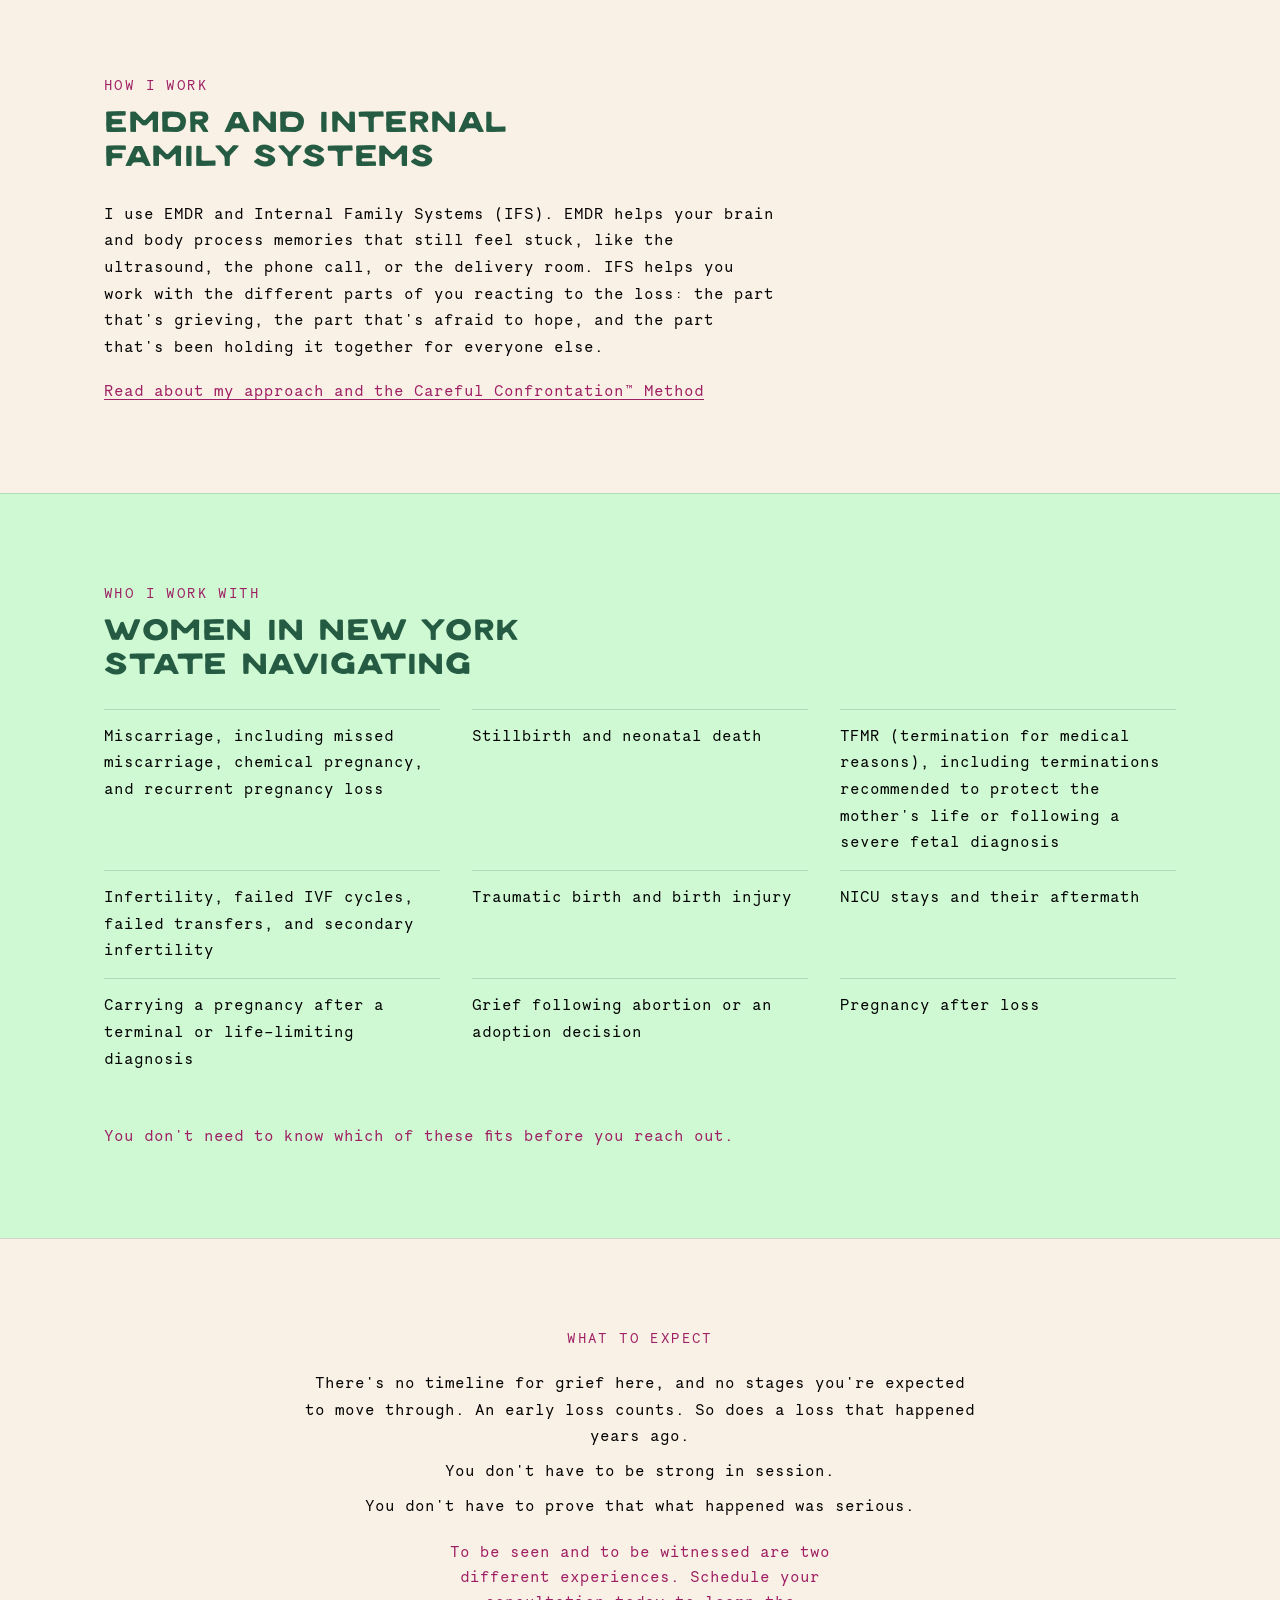
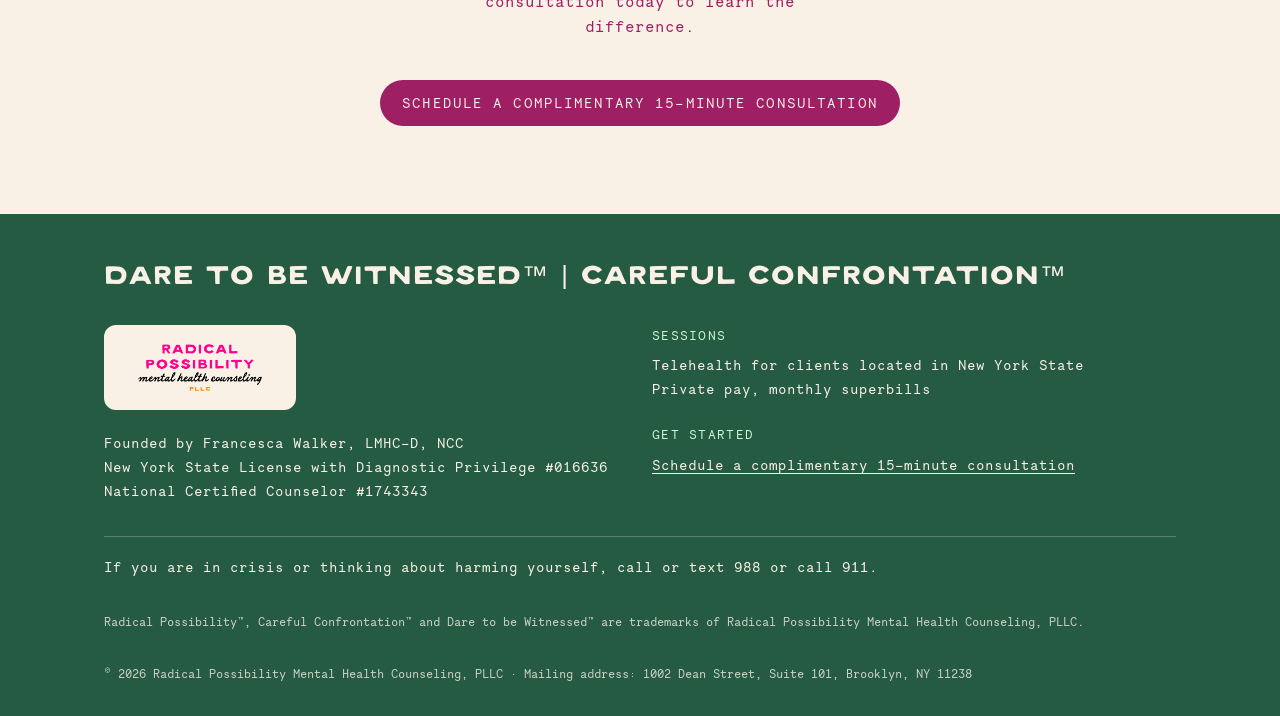
==== commit 75527f62: "Reword license line: New York State License with Diagnostic Privilege #016636 Co-Authored-By: Claude" ====
--- a/index.html
+++ b/index.html
@@ -145,7 +145,7 @@
     {
      "@type": "EducationalOccupationalCredential",
      "credentialCategory": "license",
-     "name": "Licensed Mental Health Counselor, New York State License #016636, with diagnostic privilege",
+     "name": "Licensed Mental Health Counselor, New York State License with Diagnostic Privilege #016636",
      "recognizedBy": {
       "@type": "Organization",
       "name": "New York State Education Department, Office of the Professions"
@@ -245,7 +245,7 @@
     <p class="tagline" style="color: var(--cream)"><span class="nw">Dare to be witnessed&trade;</span> <span aria-hidden="true">|</span> <span class="nw">Careful Confrontation&trade;</span></p>
   </div>
   <div class="footer-cols">
-    <div><a class="footer-logo" href="./"><img src="assets/wordmark.png" alt="Radical Possibility Mental Health Counseling, PLLC" width="600" height="261" loading="lazy"></a><p>Founded by Francesca Walker, LMHC-D, NCC<br>New York State License #016636, with diagnostic privilege<br>National Certified Counselor #1743343</p></div>
+    <div><a class="footer-logo" href="./"><img src="assets/wordmark.png" alt="Radical Possibility Mental Health Counseling, PLLC" width="600" height="261" loading="lazy"></a><p>Founded by Francesca Walker, LMHC-D, NCC<br>New York State License with Diagnostic Privilege #016636<br>National Certified Counselor #1743343</p></div>
     <div><h4>Sessions</h4><p>Telehealth for clients located in New York State<br>Private pay, monthly superbills</p>
       <h4 style="margin-top: 1.4rem">Get started</h4><p><a href="https://francesca-walker5494.clientsecure.me">Schedule a complimentary 15-minute consultation</a></p></div>
   </div>
--- a/styles.css
+++ b/styles.css
@@ -103,6 +103,7 @@
 /* Two-column text + side */
 .split { display: grid; grid-template-columns: minmax(0, 1fr) minmax(0, 20rem); gap: clamp(2rem, 5vw, 4rem); align-items: start; }
 .split > * { min-width: 0; }
+.split-wide { grid-template-columns: minmax(0, 1.15fr) minmax(0, 0.85fr); align-items: center; }
 .side-photo img { width: 100%; aspect-ratio: 3 / 4; object-fit: cover; object-position: center 15%; border-radius: 0.75rem; }
 
 /* Who I work with list */
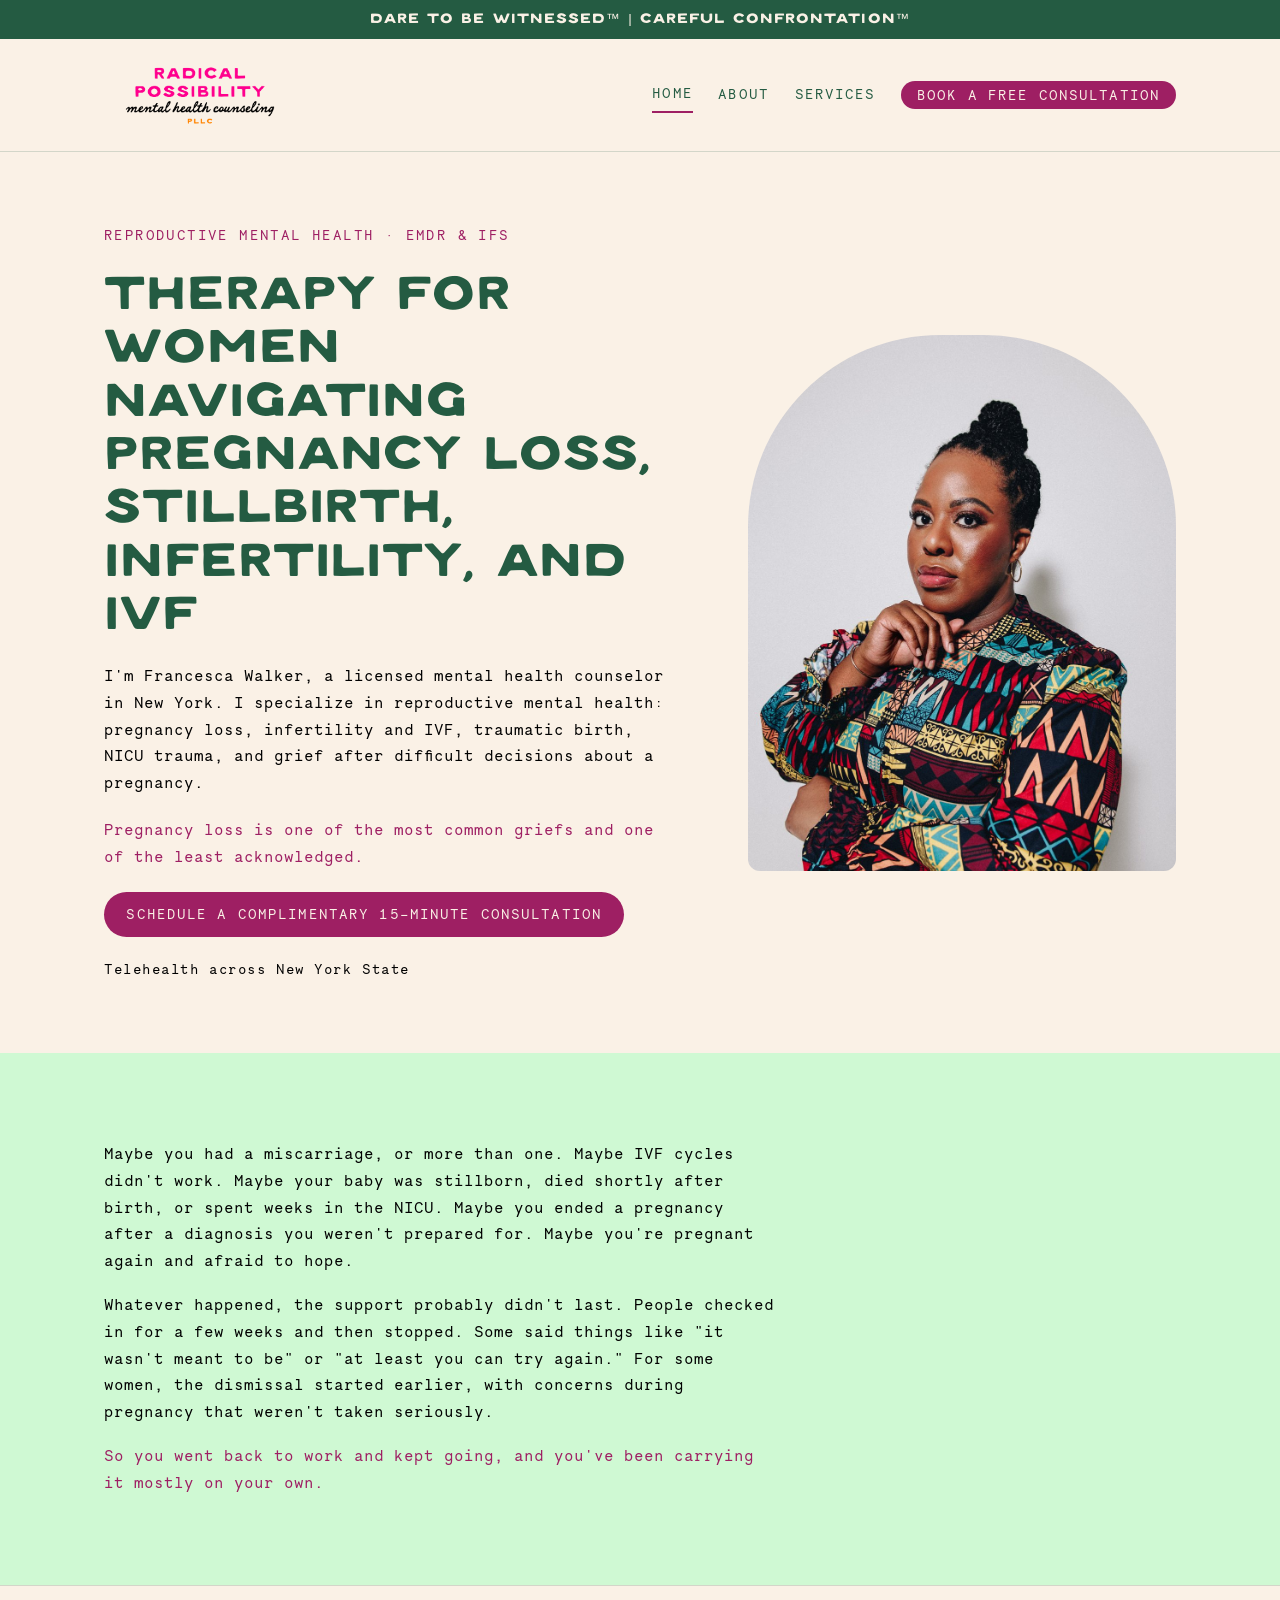
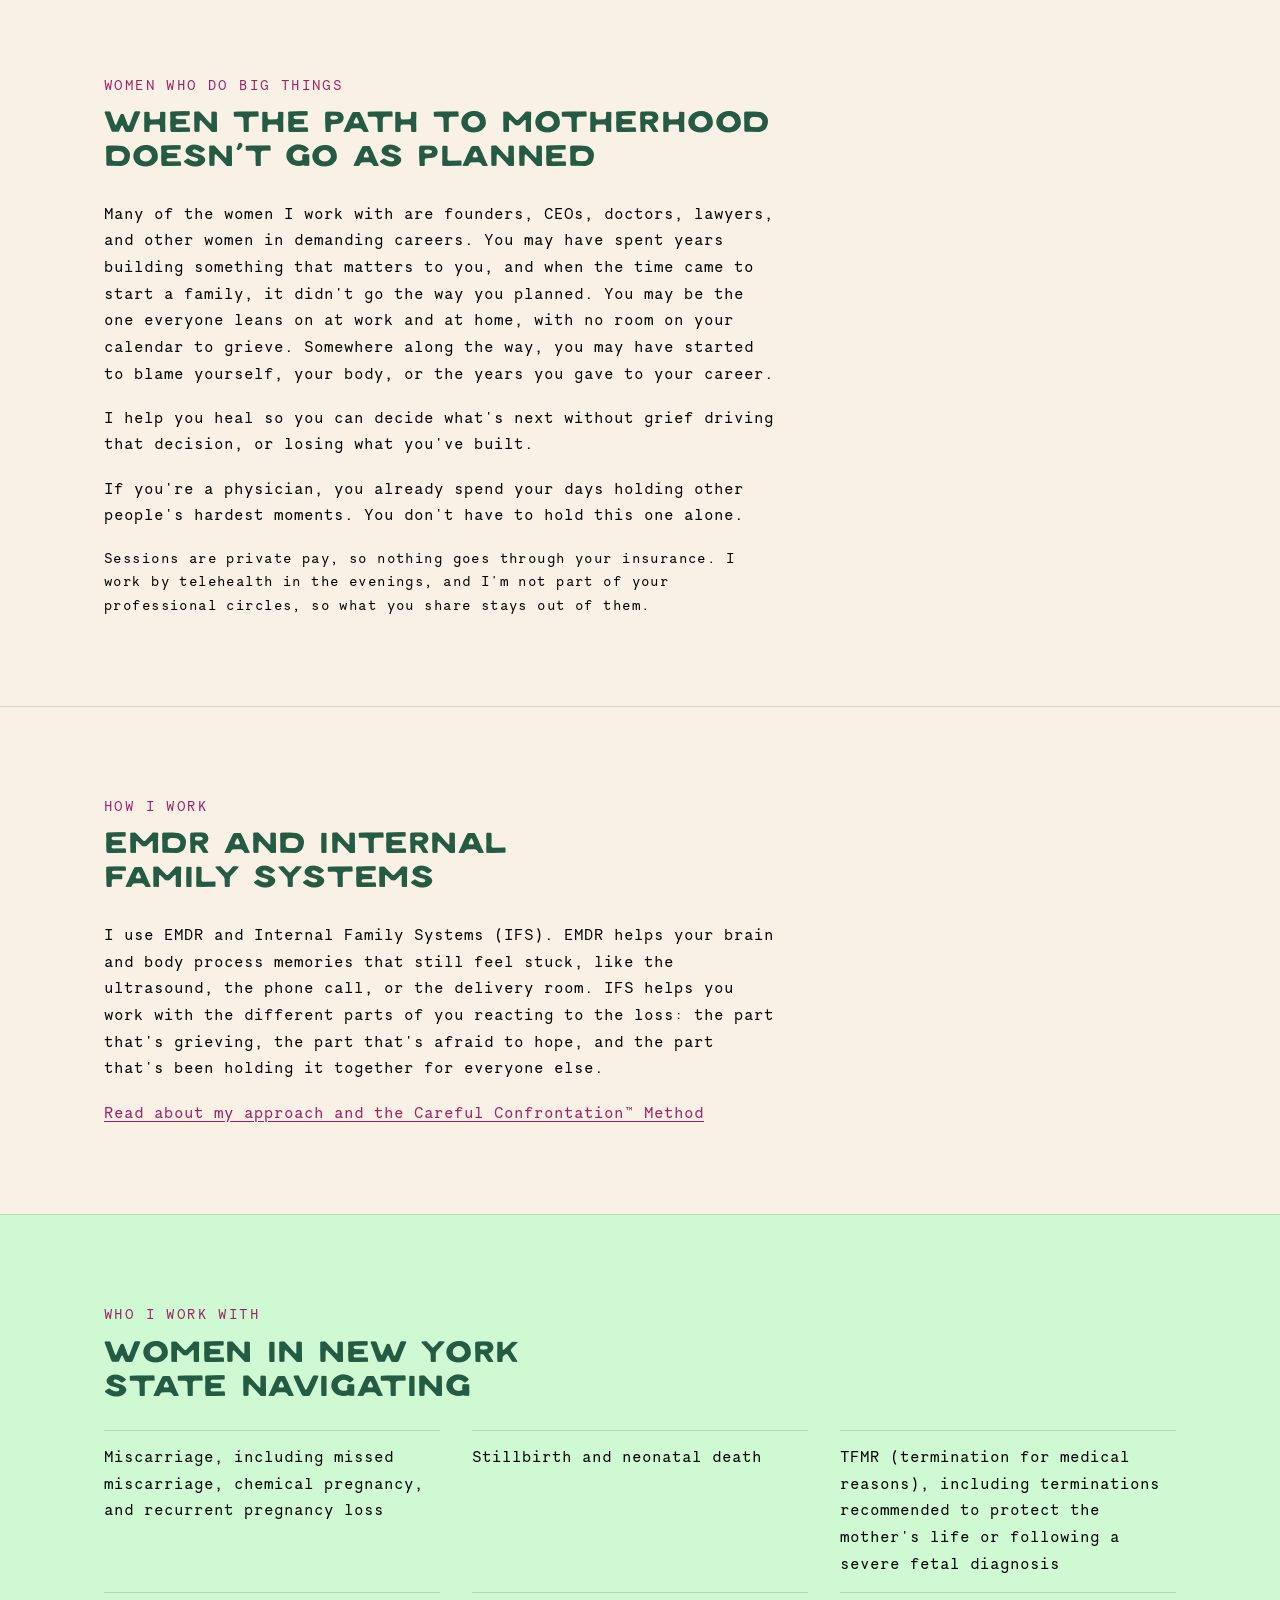
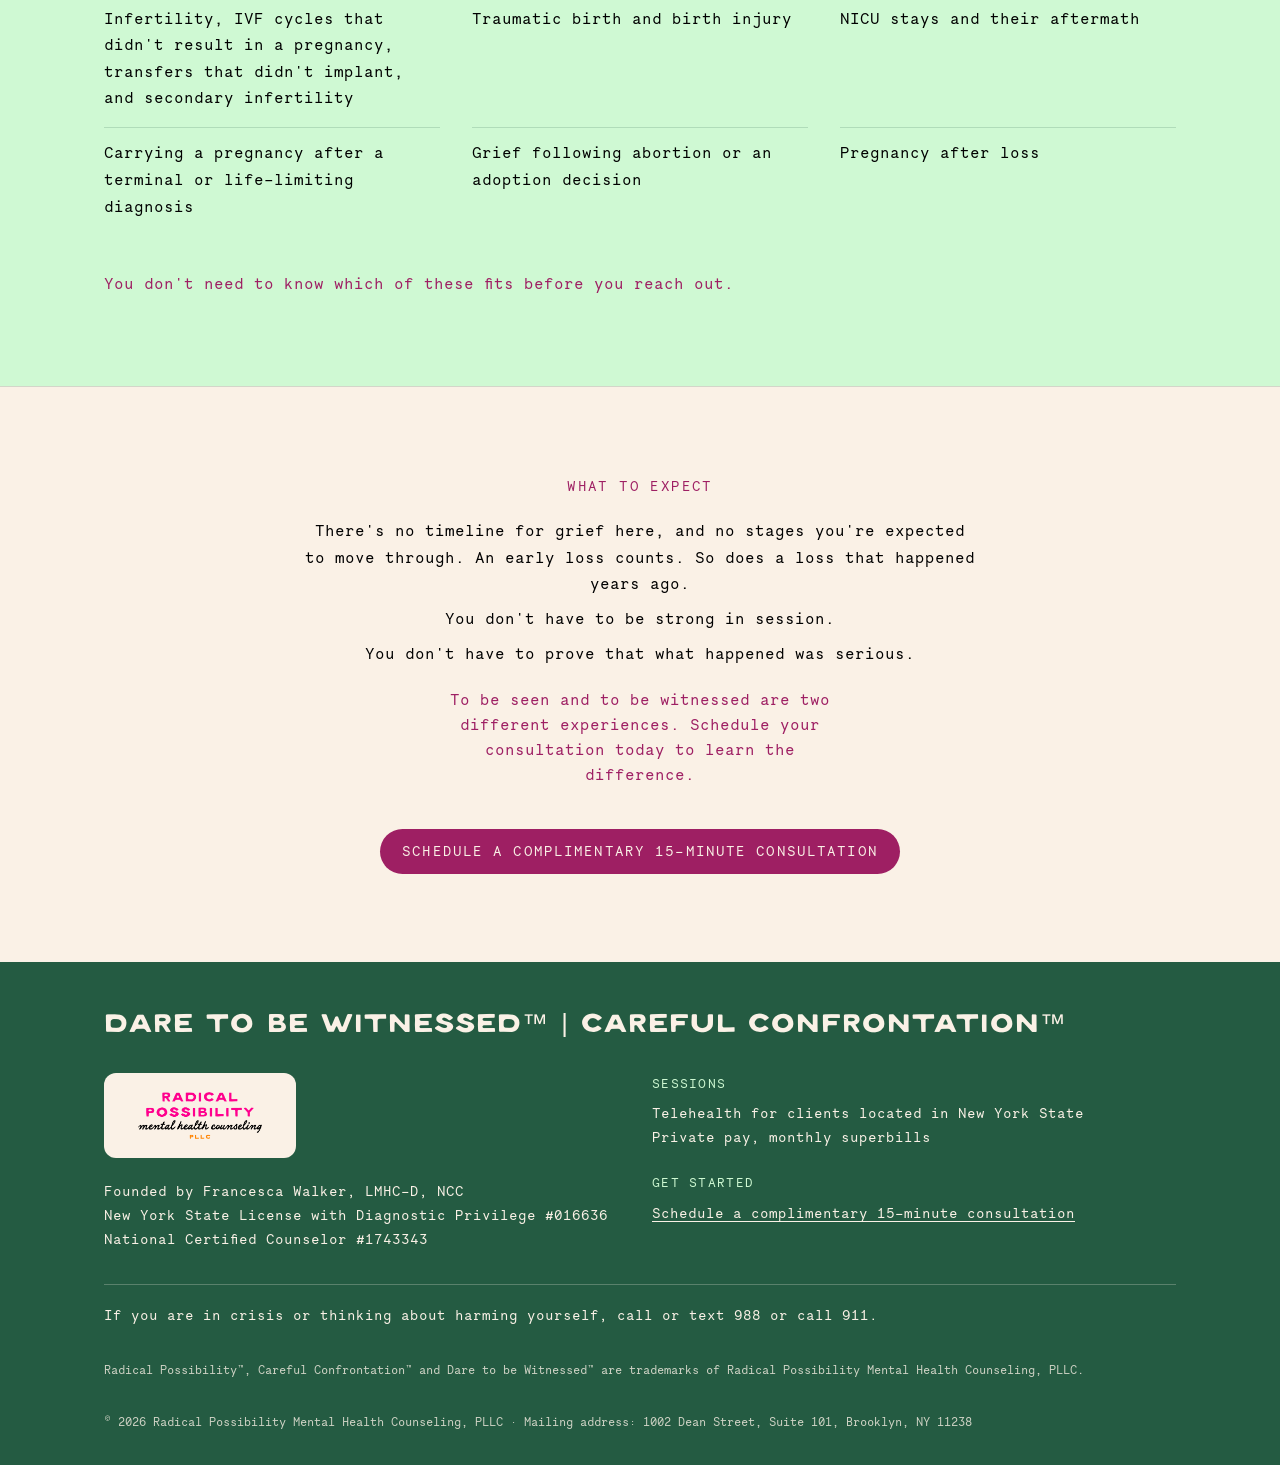
==== commit 879737a2: "Add section for women in demanding careers; replace "failed" IVF wording - New home page section aft" ====
--- a/index.html
+++ b/index.html
@@ -4,7 +4,7 @@
 <meta charset="utf-8">
 <meta name="viewport" content="width=device-width, initial-scale=1, viewport-fit=cover">
 <title>Pregnancy Loss &amp; Fertility Therapist in New York | EMDR &amp; IFS | Radical Possibility&trade;</title>
-<meta name="description" content="Therapy for women navigating miscarriage, stillbirth, TFMR, infertility, IVF, birth trauma, and NICU trauma. EMDR and IFS with a licensed New York therapist. Telehealth across New York State.">
+<meta name="description" content="Therapy for women in demanding careers navigating pregnancy and baby loss, infertility, IVF, and birth trauma. EMDR and IFS with a licensed New York therapist. Private-pay telehealth across New York State.">
 <link rel="icon" href="assets/favicon.png">
 <link rel="stylesheet" href="fonts.css">
 <link rel="stylesheet" href="styles.css">
@@ -17,7 +17,7 @@
 <meta property="og:locale" content="en_US">
 <meta property="og:url" content="https://radicalpossibilitycounseling.com/">
 <meta property="og:title" content="Pregnancy Loss &amp; Fertility Therapist in New York | EMDR &amp; IFS | Radical Possibility&trade;">
-<meta property="og:description" content="Therapy for women navigating miscarriage, stillbirth, TFMR, infertility, IVF, birth trauma, and NICU trauma. EMDR and IFS with a licensed New York therapist. Telehealth across New York State.">
+<meta property="og:description" content="Therapy for women in demanding careers navigating pregnancy and baby loss, infertility, IVF, and birth trauma. EMDR and IFS with a licensed New York therapist. Private-pay telehealth across New York State.">
 <meta property="og:image" content="https://radicalpossibilitycounseling.com/assets/og-image.jpg">
 <meta property="og:image:width" content="1200">
 <meta property="og:image:height" content="630">
@@ -32,9 +32,9 @@
    "@id": "https://radicalpossibilitycounseling.com/#webpage",
    "url": "https://radicalpossibilitycounseling.com/",
    "name": "Pregnancy Loss & Fertility Therapist in New York | EMDR & IFS | Radical Possibility™",
-   "description": "Therapy for women navigating miscarriage, stillbirth, TFMR, infertility, IVF, birth trauma, and NICU trauma. EMDR and IFS with a licensed New York therapist. Telehealth across New York State.",
+   "description": "Therapy for women in demanding careers navigating pregnancy and baby loss, infertility, IVF, and birth trauma. EMDR and IFS with a licensed New York therapist. Private-pay telehealth across New York State.",
    "inLanguage": "en-US",
-   "dateModified": "2026-10-08",
+   "dateModified": "2026-11-16T12:00:00-05:00",
    "isPartOf": {
     "@id": "https://radicalpossibilitycounseling.com/#website"
    },
@@ -90,6 +90,9 @@
    "priceRange": "$500 per session",
    "paymentAccepted": "Private pay; monthly superbill for out-of-network reimbursement",
    "currenciesAccepted": "USD",
+   "sameAs": [
+    "https://www.psychologytoday.com/us/therapists/radical-possibility-mental-health-counseling-pllc-brooklyn-ny/1860378"
+   ],
    "potentialAction": {
     "@type": "ReserveAction",
     "name": "Schedule a complimentary 15-minute consultation",
@@ -112,7 +115,8 @@
     "@id": "https://radicalpossibilitycounseling.com/#practice"
    },
    "sameAs": [
-    "https://www.linkedin.com/in/francesca-walker-0506/"
+    "https://www.linkedin.com/in/francesca-walker-0506/",
+    "https://www.psychologytoday.com/us/therapists/radical-possibility-mental-health-counseling-pllc-brooklyn-ny/1860378"
    ],
    "knowsAbout": [
     "Pregnancy loss",
@@ -204,6 +208,16 @@
 </div></div></section>
 
 <section class="band"><div class="wrap">
+  <div class="section-head"><p class="eyebrow">Women who do big things</p><h2>When the path to motherhood doesn't go as planned</h2></div>
+  <div class="prose">
+    <p>Many of the women I work with are founders, CEOs, doctors, lawyers, and other women in demanding careers. You may have spent years building something that matters to you, and when the time came to start a family, it didn't go the way you planned. You may be the one everyone leans on at work and at home, with no room on your calendar to grieve. Somewhere along the way, you may have started to blame yourself, your body, or the years you gave to your career.</p>
+    <p>I help you heal so you can decide what's next without grief driving that decision, or losing what you've built.</p>
+    <p>If you're a physician, you already spend your days holding other people's hardest moments. You don't have to hold this one alone.</p>
+    <p class="note">Sessions are private pay, so nothing goes through your insurance. I work by telehealth in the evenings, and I'm not part of your professional circles, so what you share stays out of them.</p>
+  </div>
+</div></section>
+
+<section class="band"><div class="wrap">
   <div>
     <div class="section-head"><p class="eyebrow">How I work</p><h2>EMDR and Internal Family Systems</h2></div>
     <div class="prose">
@@ -219,7 +233,7 @@
     <li>Miscarriage, including missed miscarriage, chemical pregnancy, and recurrent pregnancy loss</li>
     <li>Stillbirth and neonatal death</li>
     <li>TFMR (termination for medical reasons), including terminations recommended to protect the mother's life or following a severe fetal diagnosis</li>
-    <li>Infertility, failed IVF cycles, failed transfers, and secondary infertility</li>
+    <li>Infertility, IVF cycles that didn't result in a pregnancy, transfers that didn't implant, and secondary infertility</li>
     <li>Traumatic birth and birth injury</li>
     <li>NICU stays and their aftermath</li>
     <li>Carrying a pregnancy after a terminal or life-limiting diagnosis</li>
--- a/styles.css
+++ b/styles.css
@@ -75,6 +75,7 @@
 .prose { max-width: var(--measure); display: grid; gap: 1.1rem; }
 .prose ul { margin: 0; padding-left: 1.2rem; display: grid; gap: 0.45rem; }
 .prose li::marker { color: var(--plum); }
+.prose .note { font-family: var(--mono); font-size: var(--step--1); color: var(--ink-soft); letter-spacing: 0.03em; }
 strong { font-weight: 700; }
 
 /* Buttons */
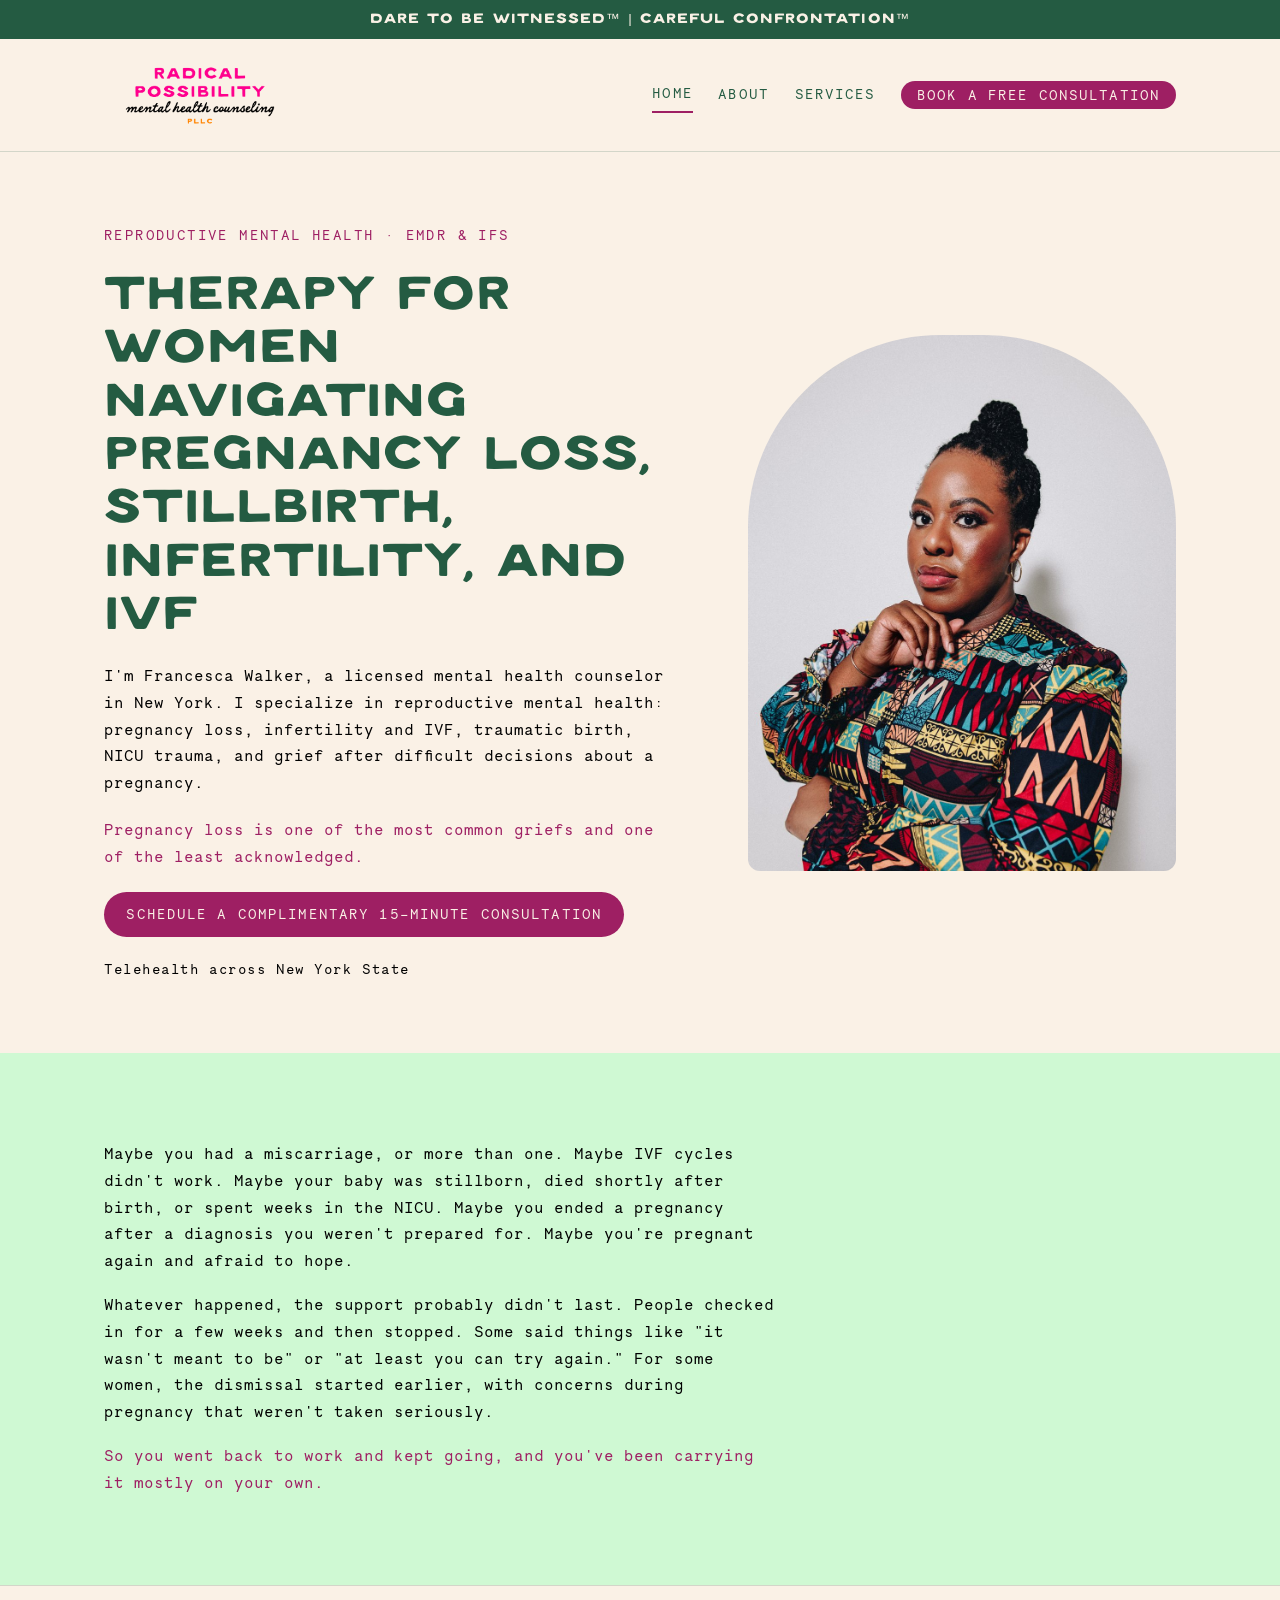
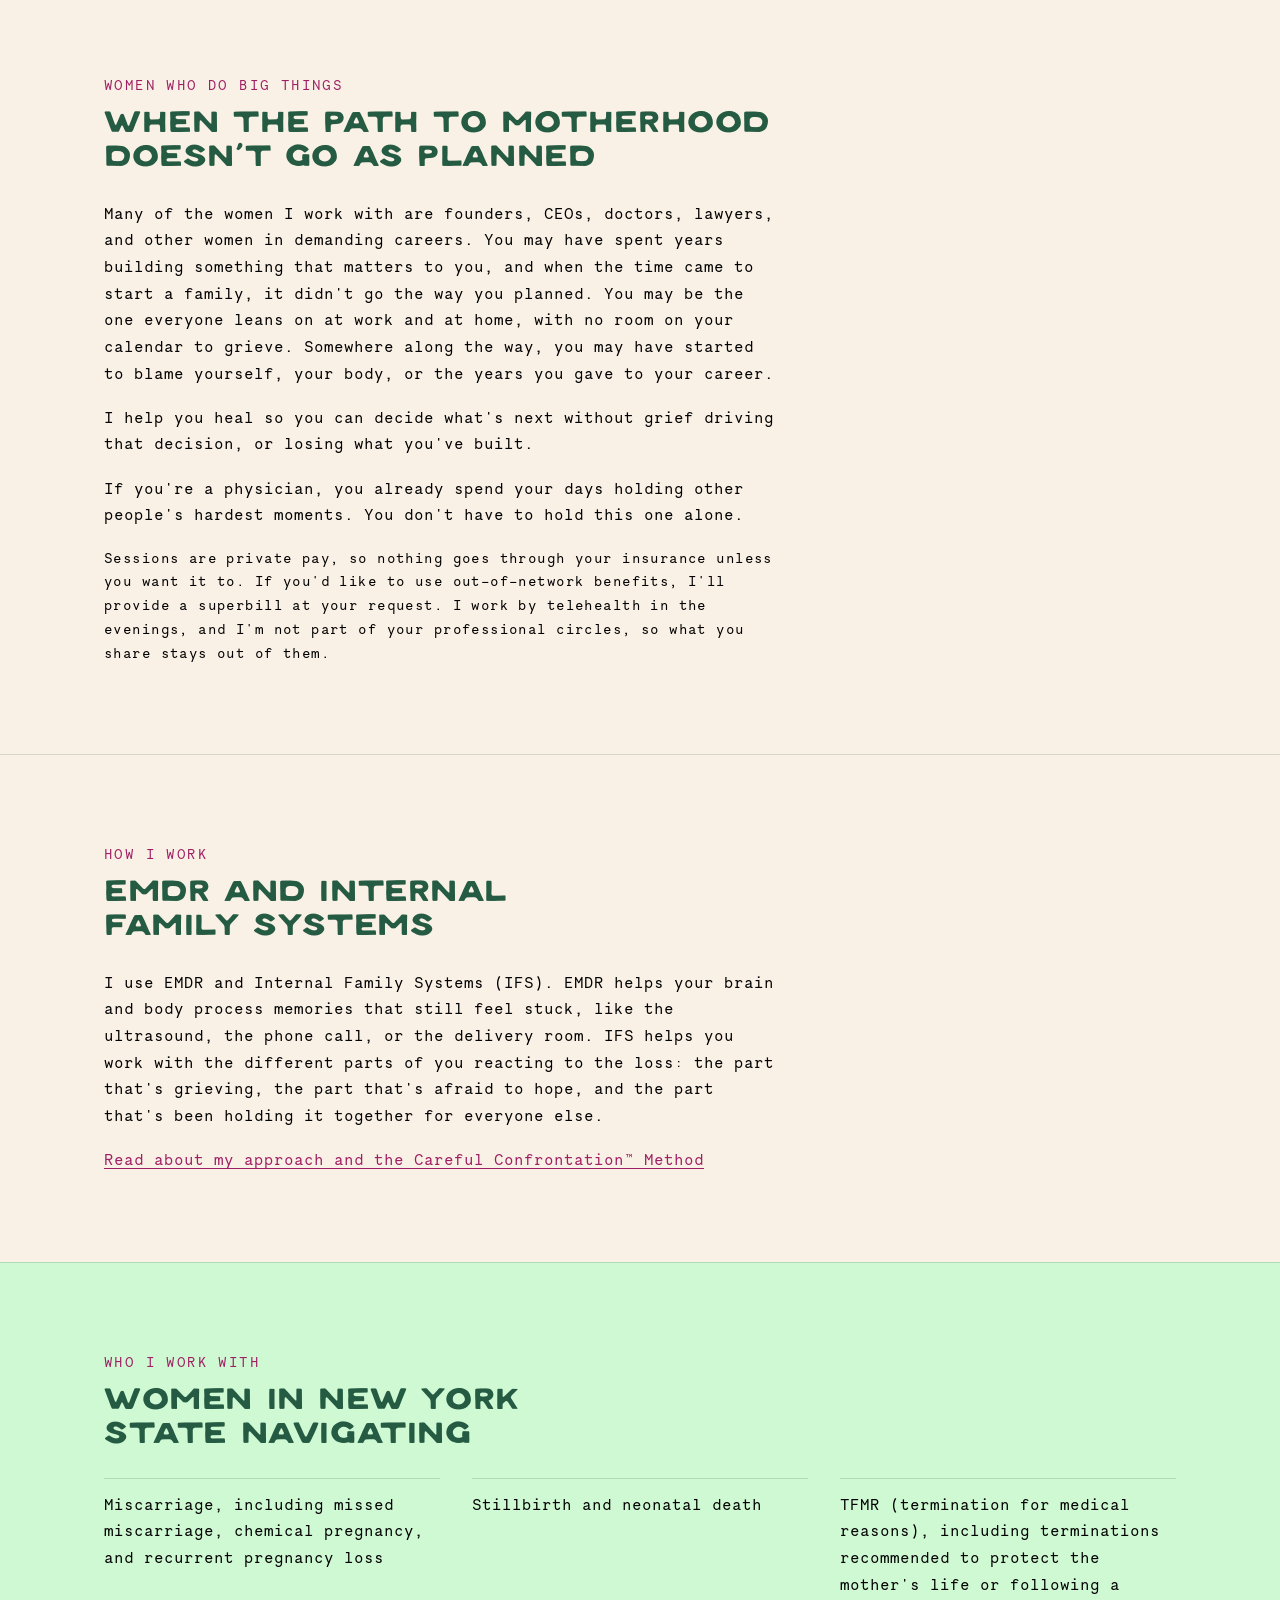
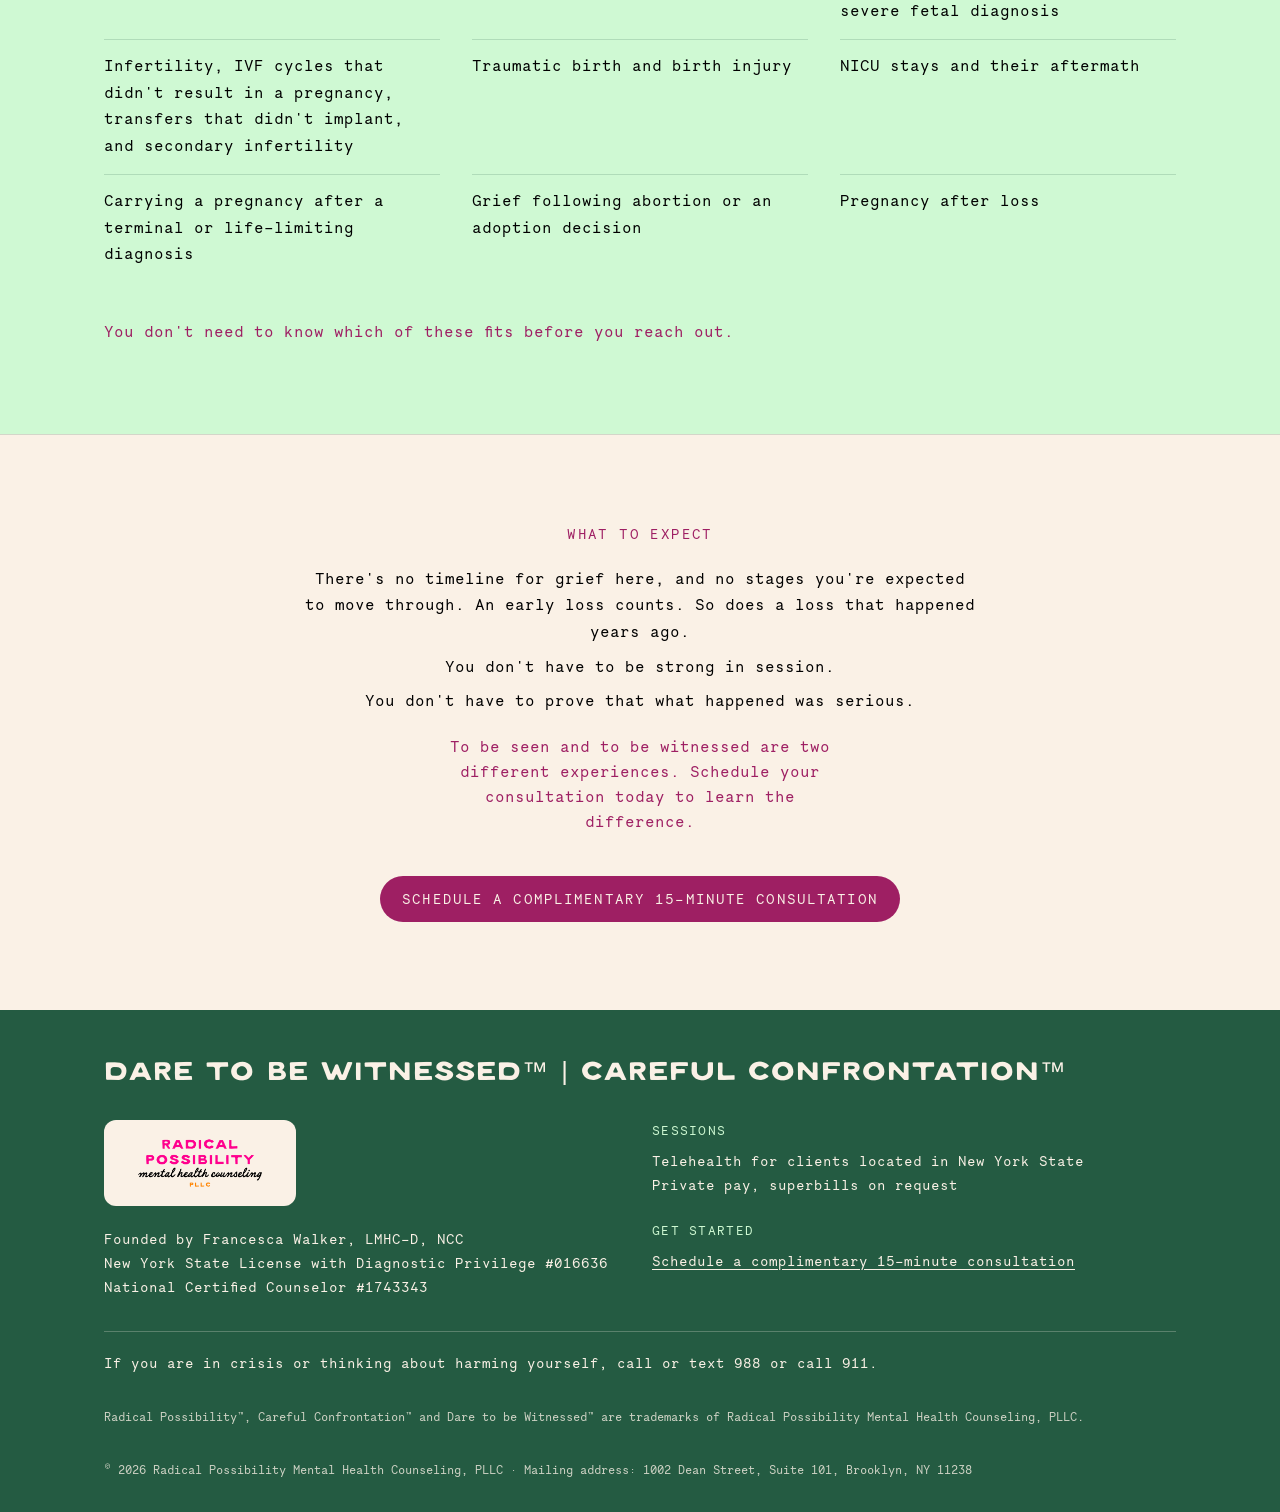
==== commit 3848de01: "Say superbills are optional and provided on request Co-Authored-By: Claude Opus 5.5 <noreply@anthrop" ====
--- a/index.html
+++ b/index.html
@@ -88,7 +88,7 @@
     "Internal Family Systems (IFS)"
    ],
    "priceRange": "$500 per session",
-   "paymentAccepted": "Private pay; monthly superbill for out-of-network reimbursement",
+   "paymentAccepted": "Private pay; superbill for out-of-network reimbursement available on request",
    "currenciesAccepted": "USD",
    "sameAs": [
     "https://www.psychologytoday.com/us/therapists/radical-possibility-mental-health-counseling-pllc-brooklyn-ny/1860378"
@@ -213,7 +213,7 @@
     <p>Many of the women I work with are founders, CEOs, doctors, lawyers, and other women in demanding careers. You may have spent years building something that matters to you, and when the time came to start a family, it didn't go the way you planned. You may be the one everyone leans on at work and at home, with no room on your calendar to grieve. Somewhere along the way, you may have started to blame yourself, your body, or the years you gave to your career.</p>
     <p>I help you heal so you can decide what's next without grief driving that decision, or losing what you've built.</p>
     <p>If you're a physician, you already spend your days holding other people's hardest moments. You don't have to hold this one alone.</p>
-    <p class="note">Sessions are private pay, so nothing goes through your insurance. I work by telehealth in the evenings, and I'm not part of your professional circles, so what you share stays out of them.</p>
+    <p class="note">Sessions are private pay, so nothing goes through your insurance unless you want it to. If you'd like to use out-of-network benefits, I'll provide a superbill at your request. I work by telehealth in the evenings, and I'm not part of your professional circles, so what you share stays out of them.</p>
   </div>
 </div></section>
 
@@ -260,7 +260,7 @@
   </div>
   <div class="footer-cols">
     <div><a class="footer-logo" href="./"><img src="assets/wordmark.png" alt="Radical Possibility Mental Health Counseling, PLLC" width="600" height="261" loading="lazy"></a><p>Founded by Francesca Walker, LMHC-D, NCC<br>New York State License with Diagnostic Privilege #016636<br>National Certified Counselor #1743343</p></div>
-    <div><h4>Sessions</h4><p>Telehealth for clients located in New York State<br>Private pay, monthly superbills</p>
+    <div><h4>Sessions</h4><p>Telehealth for clients located in New York State<br>Private pay, superbills on request</p>
       <h4 style="margin-top: 1.4rem">Get started</h4><p><a href="https://francesca-walker5494.clientsecure.me">Schedule a complimentary 15-minute consultation</a></p></div>
   </div>
   <p class="crisis">If you are in crisis or thinking about harming yourself, call or text 988 or call 911.</p>
